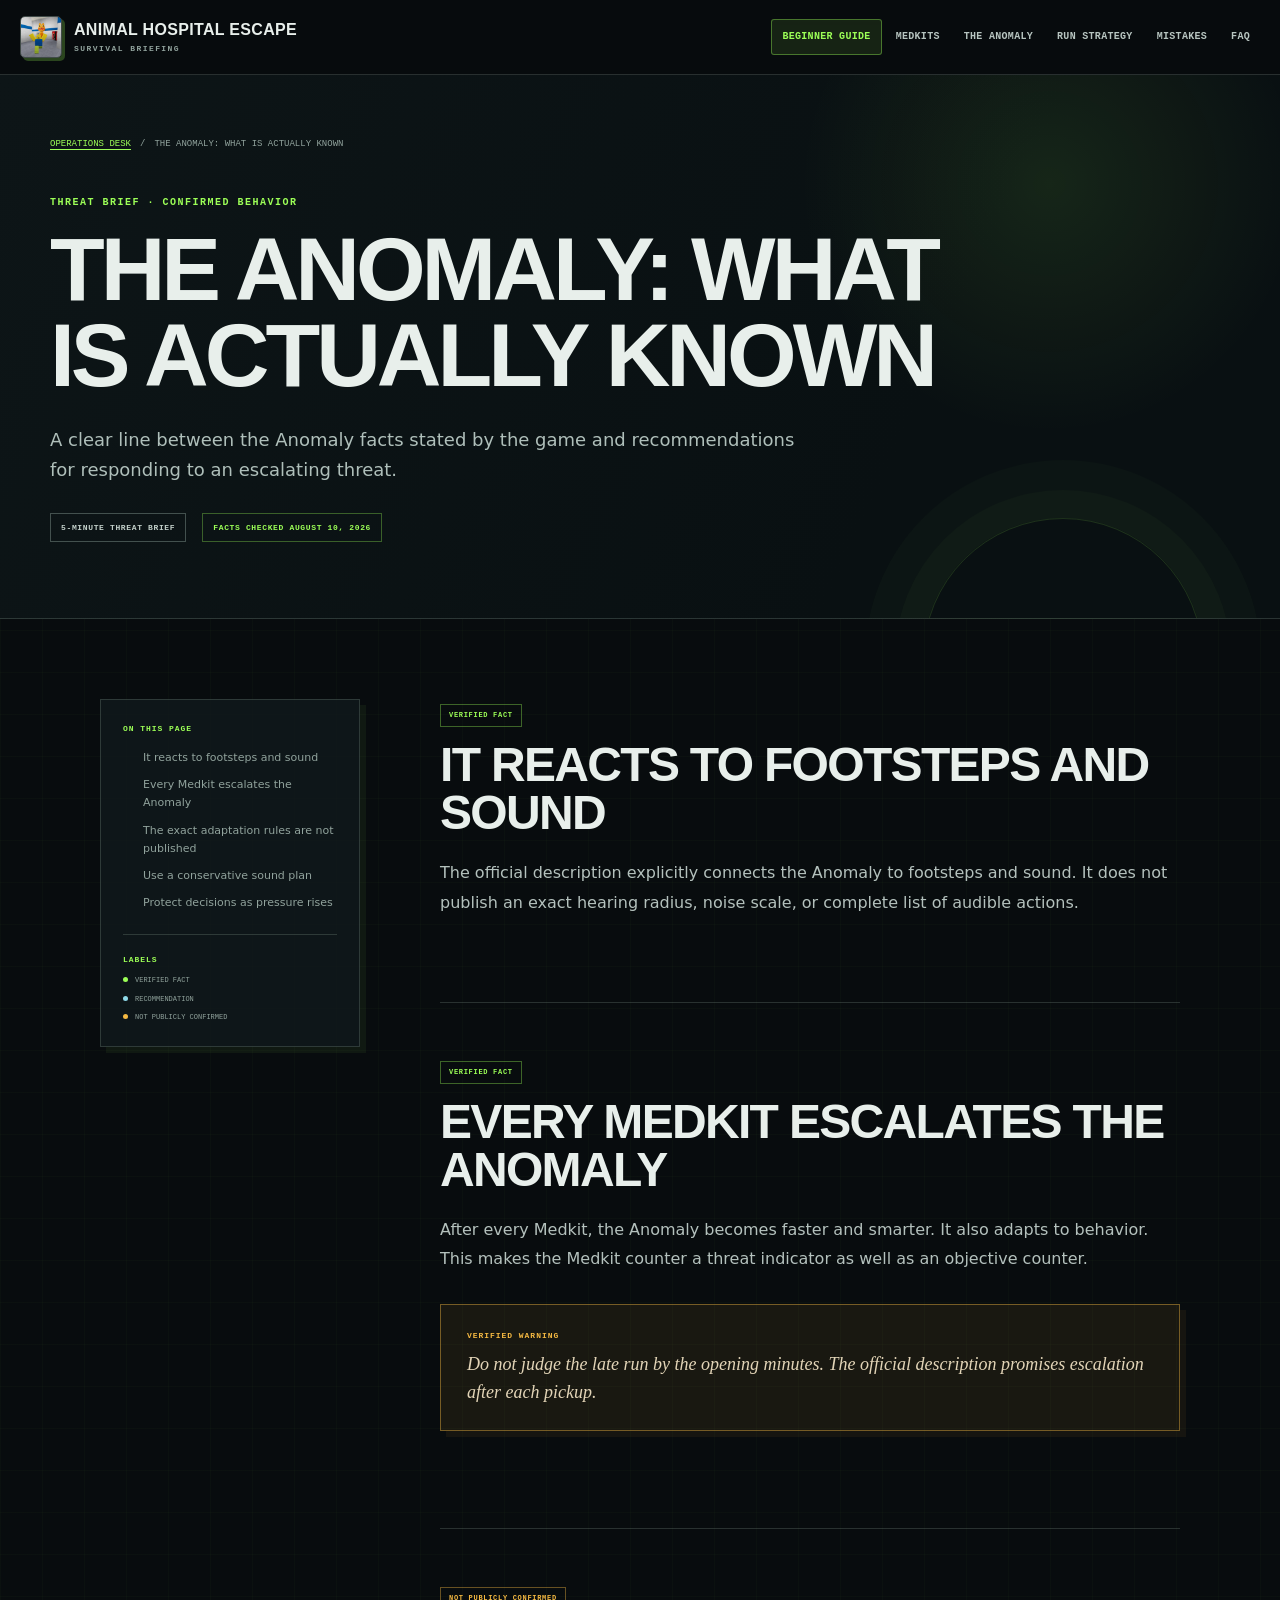
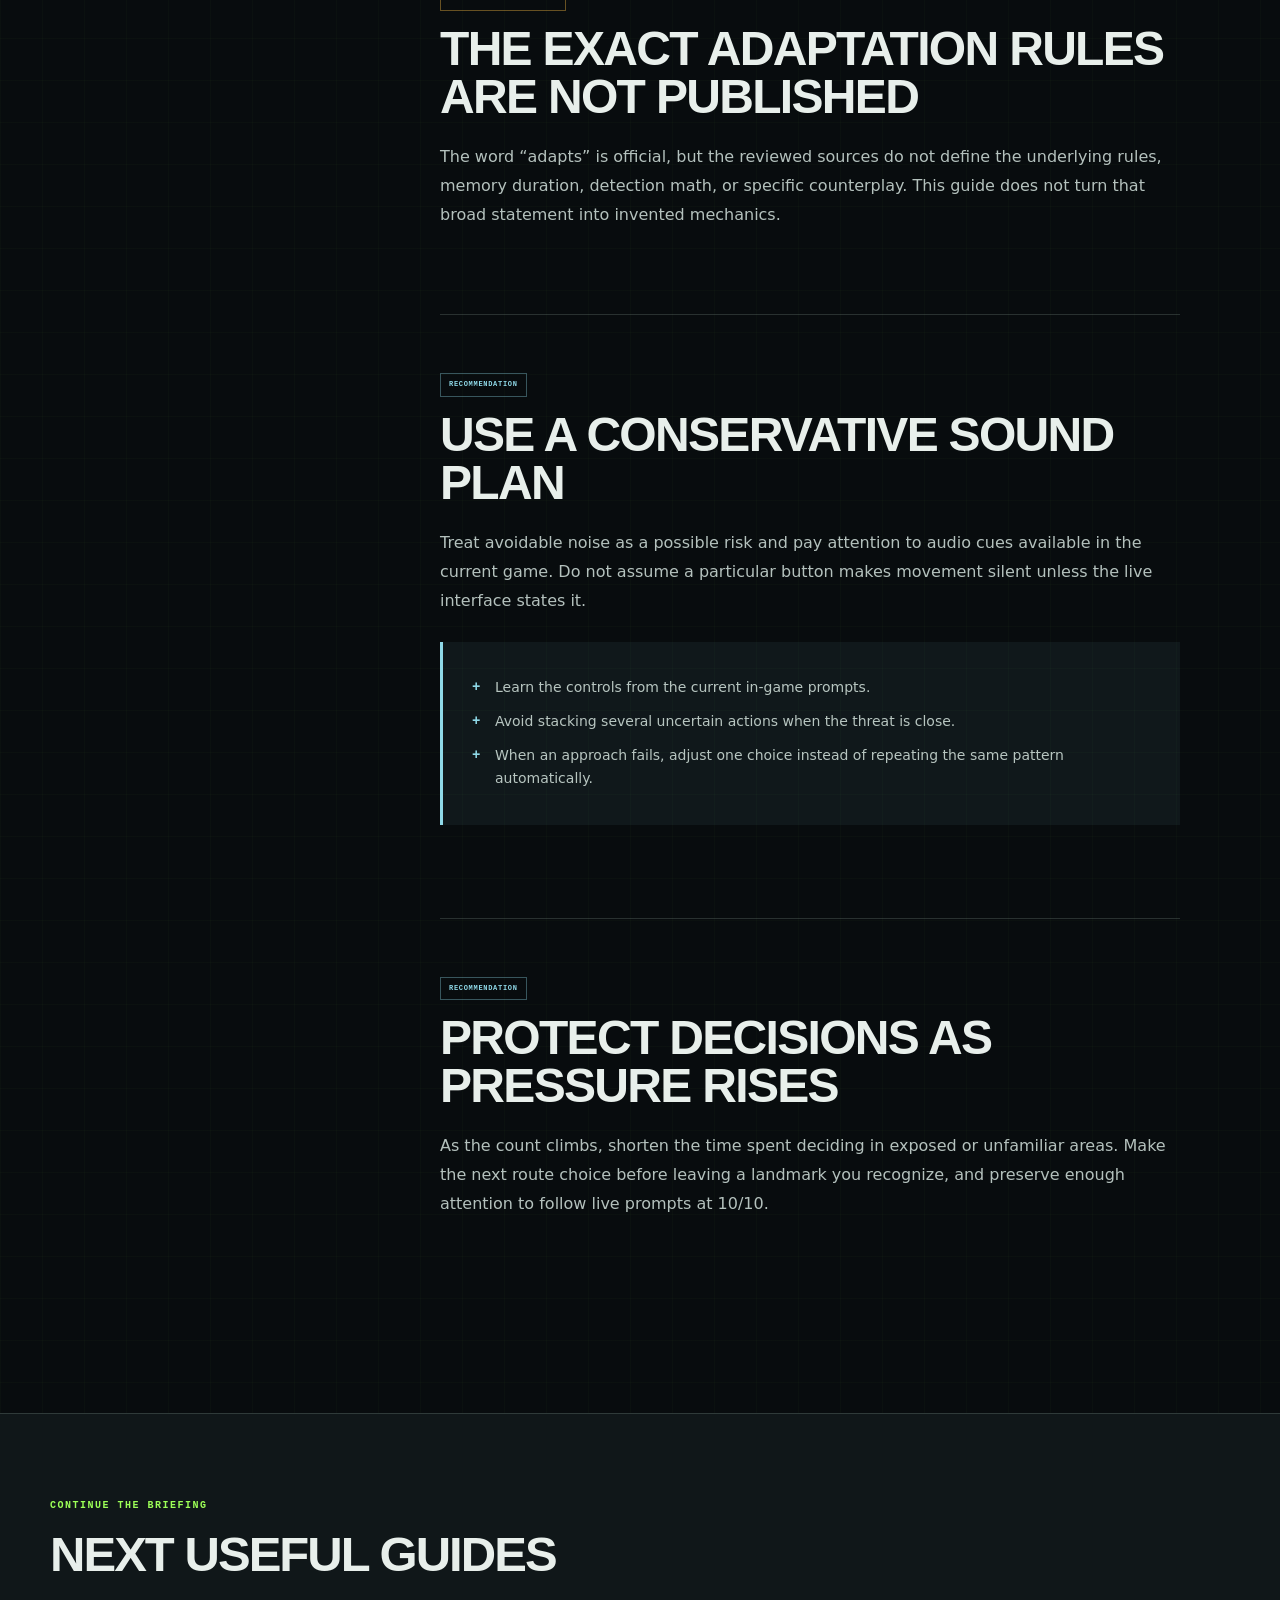
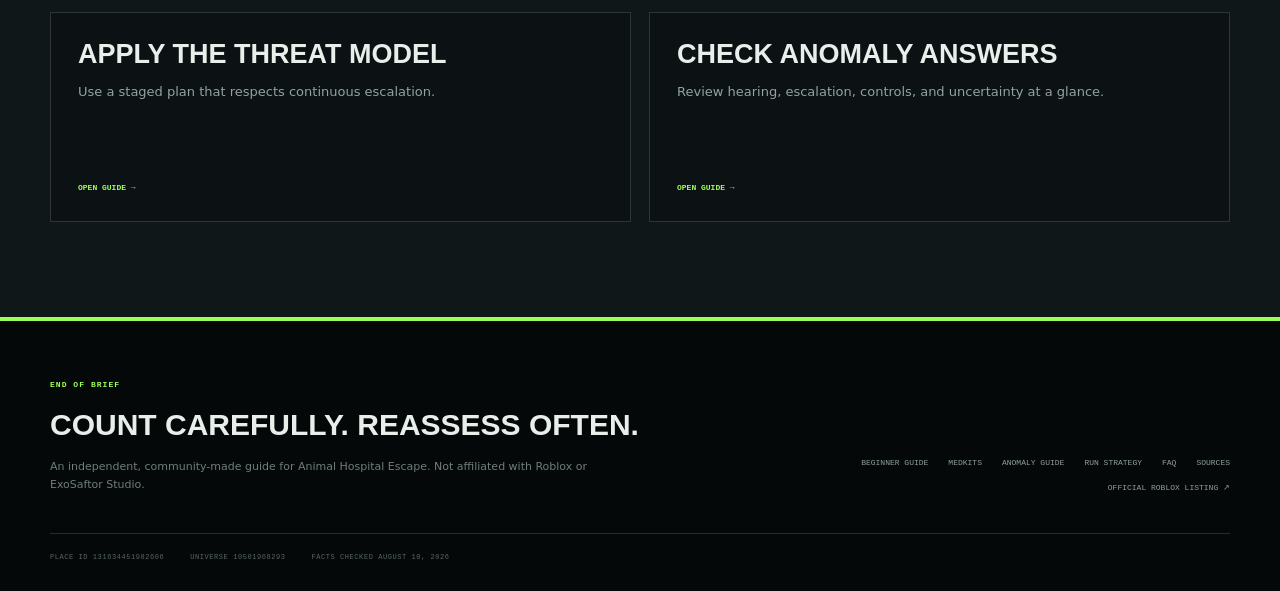
==== anomaly-guide/index.html @ fd897c96 "deploy: publish Animal Hospital Escape guide" ====
<!DOCTYPE html><html lang="en"><head><meta charSet="utf-8"/><meta name="viewport" content="width=device-width, initial-scale=1"/><link rel="preload" href="/icon.png" as="image"/><link rel="stylesheet" href="/_next/static/chunks/0z8bajowdw31k.css" data-precedence="next"/><link rel="preload" as="script" fetchPriority="low" href="/_next/static/chunks/0jtaw7rr1ugwe.js"/><script src="/_next/static/chunks/08icvac4j189f.js" async=""></script><script src="/_next/static/chunks/05qy0547-363-.js" async=""></script><script src="/_next/static/chunks/03ag4kdei-2c-.js" async=""></script><script src="/_next/static/chunks/turbopack-14~8eeexl72pc.js" async=""></script><script src="/_next/static/chunks/0_s10em0x~t3~.js" async=""></script><script src="/_next/static/chunks/04p6i4.8tu~zs.js" async=""></script><meta name="theme-color" content="#0a1113"/><meta name="color-scheme" content="dark"/><title>Animal Hospital Escape Anomaly Guide | Animal Hospital Escape Wiki</title><meta name="description" content="A clear line between the Anomaly facts stated by the game and recommendations for responding to an escalating threat."/><meta name="application-name" content="Animal Hospital Escape Wiki"/><link rel="author" href="https://animal-hospital-escape.wiki"/><meta name="author" content="Animal Hospital Escape Wiki"/><link rel="manifest" href="/manifest.webmanifest"/><meta name="creator" content="Animal Hospital Escape Wiki"/><meta name="publisher" content="Animal Hospital Escape Wiki"/><meta name="category" content="games"/><link rel="canonical" href="https://animal-hospital-escape.wiki/anomaly-guide/"/><meta property="og:title" content="Animal Hospital Escape Anomaly Guide"/><meta property="og:description" content="A clear line between the Anomaly facts stated by the game and recommendations for responding to an escalating threat."/><meta property="og:url" content="https://animal-hospital-escape.wiki/anomaly-guide/"/><meta property="og:site_name" content="Animal Hospital Escape Wiki"/><meta property="og:image" content="https://animal-hospital-escape.wiki/og.png"/><meta property="og:image:width" content="1200"/><meta property="og:image:height" content="627"/><meta property="og:image:alt" content="Animal Hospital Escape beginner guide: 10 Medkits, one escalating threat"/><meta property="og:type" content="article"/><meta name="twitter:card" content="summary_large_image"/><meta name="twitter:title" content="Animal Hospital Escape Anomaly Guide"/><meta name="twitter:description" content="A clear line between the Anomaly facts stated by the game and recommendations for responding to an escalating threat."/><meta name="twitter:image" content="https://animal-hospital-escape.wiki/og.png"/><link rel="icon" href="/icon.png" type="image/png"/><link rel="apple-touch-icon" href="/icon.png" type="image/png"/><script src="/_next/static/chunks/03~yq9q893hmn.js" noModule=""></script></head><body><div hidden=""><!--$--><!--/$--></div><div class="site-shell"><a class="skip-link" href="#main-content">Skip to main content</a><header class="site-header"><div class="header-inner"><a class="brand" aria-label="Animal Hospital Escape Wiki home" href="/"><img class="brand-icon" src="/icon.png" alt="" width="42" height="42"/><span><strong>Animal Hospital Escape</strong><small>Survival briefing</small></span></a><nav class="main-nav" aria-label="Main navigation"><a href="/beginner-guide/">Beginner guide</a><a href="/medkits/">Medkits</a><a href="/anomaly-guide/">The Anomaly</a><a href="/run-strategy/">Run strategy</a><a href="/common-mistakes/">Mistakes</a><a href="/faq/">FAQ</a></nav></div></header><main id="main-content"><script type="application/ld+json">{"@context":"https://schema.org","@type":"Article","headline":"The Anomaly: what is actually known","description":"A clear line between the Anomaly facts stated by the game and recommendations for responding to an escalating threat.","url":"https://animal-hospital-escape.wiki/anomaly-guide/","isPartOf":{"@type":"WebSite","name":"Animal Hospital Escape Wiki","url":"https://animal-hospital-escape.wiki"},"author":{"@type":"Organization","name":"Animal Hospital Escape Wiki"},"about":{"@type":"VideoGame","name":"Animal Hospital Escape","url":"https://www.roblox.com/games/131634451982606/Animal-Hospital-Escape"}}</script><script type="application/ld+json">{"@context":"https://schema.org","@type":"BreadcrumbList","itemListElement":[{"@type":"ListItem","position":1,"name":"Animal Hospital Escape Wiki","item":"https://animal-hospital-escape.wiki"},{"@type":"ListItem","position":2,"name":"The Anomaly: what is actually known","item":"https://animal-hospital-escape.wiki/anomaly-guide/"}]}</script><section class="guide-hero"><div class="wide-container"><nav class="breadcrumbs" aria-label="Breadcrumb"><a href="/">Operations desk</a><span aria-hidden="true">/</span><span>The Anomaly: what is actually known</span></nav><p class="eyebrow">Threat brief · Confirmed behavior</p><h1>The Anomaly: what is actually known</h1><p class="guide-deck">A clear line between the Anomaly facts stated by the game and recommendations for responding to an escalating threat.</p><div class="guide-meta"><span class="reading-time">5-minute threat brief</span><span class="verified-date">Facts checked <!-- -->August 10, 2026</span></div></div></section><div class="guide-layout wide-container"><aside class="contents-card" aria-label="On this page"><p>On this page</p><ol><li><a href="#hearing">It reacts to footsteps and sound</a></li><li><a href="#escalation">Every Medkit escalates the Anomaly</a></li><li><a href="#adaptation-limit">The exact adaptation rules are not published</a></li><li><a href="#sound-plan">Use a conservative sound plan</a></li><li><a href="#late-run">Protect decisions as pressure rises</a></li></ol><div class="label-key"><span>Labels</span><small>Verified fact</small><small>Recommendation</small><small>Not publicly confirmed</small></div></aside><article class="guide-article"><section id="hearing"><span class="status-badge status-verified-fact">Verified fact</span><h2>It reacts to footsteps and sound</h2><p>The official description explicitly connects the Anomaly to footsteps and sound. It does not publish an exact hearing radius, noise scale, or complete list of audible actions.</p></section><section id="escalation"><span class="status-badge status-verified-fact">Verified fact</span><h2>Every Medkit escalates the Anomaly</h2><p>After every Medkit, the Anomaly becomes faster and smarter. It also adapts to behavior. This makes the Medkit counter a threat indicator as well as an objective counter.</p><div class="field-note"><strong>Verified warning</strong><p>Do not judge the late run by the opening minutes. The official description promises escalation after each pickup.</p></div></section><section id="adaptation-limit"><span class="status-badge status-not-publicly-confirmed">Not publicly confirmed</span><h2>The exact adaptation rules are not published</h2><p>The word “adapts” is official, but the reviewed sources do not define the underlying rules, memory duration, detection math, or specific counterplay. This guide does not turn that broad statement into invented mechanics.</p></section><section id="sound-plan"><span class="status-badge status-recommendation">Recommendation</span><h2>Use a conservative sound plan</h2><p>Treat avoidable noise as a possible risk and pay attention to audio cues available in the current game. Do not assume a particular button makes movement silent unless the live interface states it.</p><ul class="field-list"><li>Learn the controls from the current in-game prompts.</li><li>Avoid stacking several uncertain actions when the threat is close.</li><li>When an approach fails, adjust one choice instead of repeating the same pattern automatically.</li></ul></section><section id="late-run"><span class="status-badge status-recommendation">Recommendation</span><h2>Protect decisions as pressure rises</h2><p>As the count climbs, shorten the time spent deciding in exposed or unfamiliar areas. Make the next route choice before leaving a landmark you recognize, and preserve enough attention to follow live prompts at 10/10.</p></section></article></div><section class="keep-reading"><div class="wide-container"><p class="eyebrow">Continue the briefing</p><h2>Next useful guides</h2><div class="related-grid"><a class="related-card" href="/run-strategy/"><strong>Apply the threat model</strong><span>Use a staged plan that respects continuous escalation.</span><em>Open guide →</em></a><a class="related-card" href="/faq/#anomaly"><strong>Check Anomaly answers</strong><span>Review hearing, escalation, controls, and uncertainty at a glance.</span><em>Open guide →</em></a></div></div></section><!--$--><!--/$--></main><footer class="site-footer"><div class="footer-grid"><div><p class="footer-kicker">END OF BRIEF</p><p class="footer-title">Count carefully. Reassess often.</p><p>An independent, community-made guide for Animal Hospital Escape. Not affiliated with Roblox or <!-- -->ExoSaftor Studio<!-- -->.</p></div><nav aria-label="Footer navigation"><a href="/beginner-guide/">Beginner guide</a><a href="/medkits/">Medkits</a><a href="/anomaly-guide/">Anomaly guide</a><a href="/run-strategy/">Run strategy</a><a href="/faq/">FAQ</a><a href="/sources/">Sources</a><a href="https://www.roblox.com/games/131634451982606/Animal-Hospital-Escape" rel="noreferrer">Official Roblox listing ↗</a></nav></div><div class="footer-identity"><span>Place ID <!-- -->131634451982606</span><span>Universe <!-- -->10501968293</span><span>Facts checked <!-- -->August 10, 2026</span></div></footer></div><script src="/_next/static/chunks/0jtaw7rr1ugwe.js" id="_R_" async=""></script><script>(self.__next_f=self.__next_f||[]).push([0])</script><script>self.__next_f.push([1,"1:\"$Sreact.fragment\"\n2:I[54030,[\"/_next/static/chunks/0_s10em0x~t3~.js\",\"/_next/static/chunks/04p6i4.8tu~zs.js\"],\"\"]\n3:I[70748,[\"/_next/static/chunks/0_s10em0x~t3~.js\",\"/_next/static/chunks/04p6i4.8tu~zs.js\"],\"default\"]\n4:I[19897,[\"/_next/static/chunks/0_s10em0x~t3~.js\",\"/_next/static/chunks/04p6i4.8tu~zs.js\"],\"default\"]\nc:I[76186,[\"/_next/static/chunks/0_s10em0x~t3~.js\",\"/_next/static/chunks/04p6i4.8tu~zs.js\"],\"default\",1]\n:HL[\"/_next/static/chunks/0z8bajowdw31k.css\",\"style\"]\n:HL[\"/icon.png\",\"image\"]\n"])</script><script>self.__next_f.push([1,"0:{\"P\":null,\"c\":[\"\",\"anomaly-guide\",\"\"],\"q\":\"\",\"i\":false,\"f\":[[[\"\",{\"children\":[\"anomaly-guide\",{\"children\":[\"__PAGE__\",{}]}]},\"$undefined\",\"$undefined\",16],[[\"$\",\"$1\",\"c\",{\"children\":[[[\"$\",\"link\",\"0\",{\"rel\":\"stylesheet\",\"href\":\"/_next/static/chunks/0z8bajowdw31k.css\",\"precedence\":\"next\",\"crossOrigin\":\"$undefined\",\"nonce\":\"$undefined\"}],[\"$\",\"script\",\"script-0\",{\"src\":\"/_next/static/chunks/0_s10em0x~t3~.js\",\"async\":true,\"nonce\":\"$undefined\"}],[\"$\",\"script\",\"script-1\",{\"src\":\"/_next/static/chunks/04p6i4.8tu~zs.js\",\"async\":true,\"nonce\":\"$undefined\"}]],[\"$\",\"html\",null,{\"lang\":\"en\",\"children\":[\"$\",\"body\",null,{\"children\":[\"$\",\"div\",null,{\"className\":\"site-shell\",\"children\":[[\"$\",\"a\",null,{\"className\":\"skip-link\",\"href\":\"#main-content\",\"children\":\"Skip to main content\"}],[\"$\",\"header\",null,{\"className\":\"site-header\",\"children\":[\"$\",\"div\",null,{\"className\":\"header-inner\",\"children\":[[\"$\",\"$L2\",null,{\"className\":\"brand\",\"href\":\"/\",\"aria-label\":\"Animal Hospital Escape Wiki home\",\"children\":[[\"$\",\"img\",null,{\"className\":\"brand-icon\",\"src\":\"/icon.png\",\"alt\":\"\",\"width\":42,\"height\":42}],[\"$\",\"span\",null,{\"children\":[[\"$\",\"strong\",null,{\"children\":\"Animal Hospital Escape\"}],[\"$\",\"small\",null,{\"children\":\"Survival briefing\"}]]}]]}],[\"$\",\"nav\",null,{\"className\":\"main-nav\",\"aria-label\":\"Main navigation\",\"children\":[[\"$\",\"$L2\",\"/beginner-guide\",{\"href\":\"/beginner-guide\",\"children\":\"Beginner guide\"}],[\"$\",\"$L2\",\"/medkits\",{\"href\":\"/medkits\",\"children\":\"Medkits\"}],[\"$\",\"$L2\",\"/anomaly-guide\",{\"href\":\"/anomaly-guide\",\"children\":\"The Anomaly\"}],[\"$\",\"$L2\",\"/run-strategy\",{\"href\":\"/run-strategy\",\"children\":\"Run strategy\"}],[\"$\",\"$L2\",\"/common-mistakes\",{\"href\":\"/common-mistakes\",\"children\":\"Mistakes\"}],[\"$\",\"$L2\",\"/faq\",{\"href\":\"/faq\",\"children\":\"FAQ\"}]]}]]}]}],[\"$\",\"main\",null,{\"id\":\"main-content\",\"children\":[\"$\",\"$L3\",null,{\"parallelRouterKey\":\"children\",\"error\":\"$undefined\",\"errorStyles\":\"$undefined\",\"errorScripts\":\"$undefined\",\"template\":[\"$\",\"$L4\",null,{}],\"templateStyles\":\"$undefined\",\"templateScripts\":\"$undefined\",\"notFound\":[[[\"$\",\"title\",null,{\"children\":\"404: This page could not be found.\"}],[\"$\",\"div\",null,{\"style\":{\"fontFamily\":\"system-ui,\\\"Segoe UI\\\",Roboto,Helvetica,Arial,sans-serif,\\\"Apple Color Emoji\\\",\\\"Segoe UI Emoji\\\"\",\"height\":\"100vh\",\"textAlign\":\"center\",\"display\":\"flex\",\"flexDirection\":\"column\",\"alignItems\":\"center\",\"justifyContent\":\"center\"},\"children\":[\"$\",\"div\",null,{\"children\":[[\"$\",\"style\",null,{\"dangerouslySetInnerHTML\":{\"__html\":\"body{color:#000;background:#fff;margin:0}.next-error-h1{border-right:1px solid rgba(0,0,0,.3)}@media (prefers-color-scheme:dark){body{color:#fff;background:#000}.next-error-h1{border-right:1px solid rgba(255,255,255,.3)}}\"}}],[\"$\",\"h1\",null,{\"className\":\"next-error-h1\",\"style\":{\"display\":\"inline-block\",\"margin\":\"0 20px 0 0\",\"padding\":\"0 23px 0 0\",\"fontSize\":24,\"fontWeight\":500,\"verticalAlign\":\"top\",\"lineHeight\":\"49px\"},\"children\":404}],[\"$\",\"div\",null,{\"style\":{\"display\":\"inline-block\"},\"children\":[\"$\",\"h2\",null,{\"style\":{\"fontSize\":14,\"fontWeight\":400,\"lineHeight\":\"49px\",\"margin\":0},\"children\":\"This page could not be found.\"}]}]]}]}]],[]],\"forbidden\":\"$undefined\",\"unauthorized\":\"$undefined\"}]}],[\"$\",\"footer\",null,{\"className\":\"site-footer\",\"children\":[[\"$\",\"div\",null,{\"className\":\"footer-grid\",\"children\":[[\"$\",\"div\",null,{\"children\":[[\"$\",\"p\",null,{\"className\":\"footer-kicker\",\"children\":\"END OF BRIEF\"}],[\"$\",\"p\",null,{\"className\":\"footer-title\",\"children\":\"Count carefully. Reassess often.\"}],[\"$\",\"p\",null,{\"children\":[\"An independent, community-made guide for Animal Hospital Escape. Not affiliated with Roblox or \",\"ExoSaftor Studio\",\".\"]}]]}],[\"$\",\"nav\",null,{\"aria-label\":\"Footer navigation\",\"children\":[[\"$\",\"$L2\",null,{\"href\":\"/beginner-guide\",\"children\":\"Beginner guide\"}],[\"$\",\"$L2\",null,{\"href\":\"/medkits\",\"children\":\"Medkits\"}],[\"$\",\"$L2\",null,{\"href\":\"/anomaly-guide\",\"children\":\"Anomaly guide\"}],[\"$\",\"$L2\",null,{\"href\":\"/run-strategy\",\"children\":\"Run strategy\"}],[\"$\",\"$L2\",null,{\"href\":\"/faq\",\"children\":\"FAQ\"}],[\"$\",\"$L2\",null,{\"href\":\"/sources\",\"children\":\"Sources\"}],[\"$\",\"a\",null,{\"href\":\"https://www.roblox.com/games/131634451982606/Animal-Hospital-Escape\",\"rel\":\"noreferrer\",\"children\":\"Official Roblox listing ↗\"}]]}]]}],[\"$\",\"div\",null,{\"className\":\"footer-identity\",\"children\":[[\"$\",\"span\",null,{\"children\":[\"Place ID \",\"131634451982606\"]}],[\"$\",\"span\",null,{\"children\":[\"Universe \",\"10501968293\"]}],[\"$\",\"span\",null,{\"children\":[\"Facts checked \",\"August 10, 2026\"]}]]}]]}]]}]}]}]]}],{\"children\":[[\"$\",\"$1\",\"c\",{\"children\":[null,[\"$\",\"$L3\",null,{\"parallelRouterKey\":\"children\",\"error\":\"$undefined\",\"errorStyles\":\"$undefined\",\"errorScripts\":\"$undefined\",\"template\":[\"$\",\"$L4\",null,{}],\"templateStyles\":\"$undefined\",\"templateScripts\":\"$undefined\",\"notFound\":\"$undefined\",\"forbidden\":\"$undefined\",\"unauthorized\":\"$undefined\"}]]}],{\"children\":[[\"$\",\"$1\",\"c\",{\"children\":[[[\"$\",\"script\",null,{\"type\":\"application/ld+json\",\"dangerouslySetInnerHTML\":{\"__html\":\"{\\\"@context\\\":\\\"https://schema.org\\\",\\\"@type\\\":\\\"Article\\\",\\\"headline\\\":\\\"The Anomaly: what is actually known\\\",\\\"description\\\":\\\"A clear line between the Anomaly facts stated by the game and recommendations for responding to an escalating threat.\\\",\\\"url\\\":\\\"https://animal-hospital-escape.wiki/anomaly-guide/\\\",\\\"isPartOf\\\":{\\\"@type\\\":\\\"WebSite\\\",\\\"name\\\":\\\"Animal Hospital Escape Wiki\\\",\\\"url\\\":\\\"https://animal-hospital-escape.wiki\\\"},\\\"author\\\":{\\\"@type\\\":\\\"Organization\\\",\\\"name\\\":\\\"Animal Hospital Escape Wiki\\\"},\\\"about\\\":{\\\"@type\\\":\\\"VideoGame\\\",\\\"name\\\":\\\"Animal Hospital Escape\\\",\\\"url\\\":\\\"https://www.roblox.com/games/131634451982606/Animal-Hospital-Escape\\\"}}\"}}],\"$L5\",\"$L6\",\"$L7\",\"$L8\"],null,\"$L9\"]}],{},null,false,null]},null,false,\"$@a\"]},null,false,null],\"$Lb\",false]],\"m\":\"$undefined\",\"G\":[\"$c\",[\"$Ld\"]],\"S\":true,\"h\":null,\"s\":\"$undefined\",\"l\":\"$undefined\",\"p\":\"$undefined\",\"d\":\"$undefined\",\"b\":\"_3tF1WsGMRAiJcGE-7hFd\"}\n"])</script><script>self.__next_f.push([1,"10:I[21703,[\"/_next/static/chunks/0_s10em0x~t3~.js\",\"/_next/static/chunks/04p6i4.8tu~zs.js\"],\"OutletBoundary\"]\n11:\"$Sreact.suspense\"\n14:I[21703,[\"/_next/static/chunks/0_s10em0x~t3~.js\",\"/_next/static/chunks/04p6i4.8tu~zs.js\"],\"ViewportBoundary\"]\n16:I[21703,[\"/_next/static/chunks/0_s10em0x~t3~.js\",\"/_next/static/chunks/04p6i4.8tu~zs.js\"],\"MetadataBoundary\"]\n5:[\"$\",\"script\",null,{\"type\":\"application/ld+json\",\"dangerouslySetInnerHTML\":{\"__html\":\"{\\\"@context\\\":\\\"https://schema.org\\\",\\\"@type\\\":\\\"BreadcrumbList\\\",\\\"itemListElement\\\":[{\\\"@type\\\":\\\"ListItem\\\",\\\"position\\\":1,\\\"name\\\":\\\"Animal Hospital Escape Wiki\\\",\\\"item\\\":\\\"https://animal-hospital-escape.wiki\\\"},{\\\"@type\\\":\\\"ListItem\\\",\\\"position\\\":2,\\\"name\\\":\\\"The Anomaly: what is actually known\\\",\\\"item\\\":\\\"https://animal-hospital-escape.wiki/anomaly-guide/\\\"}]}\"}}]\n6:[\"$\",\"section\",null,{\"className\":\"guide-hero\",\"children\":[\"$\",\"div\",null,{\"className\":\"wide-container\",\"children\":[[\"$\",\"nav\",null,{\"className\":\"breadcrumbs\",\"aria-label\":\"Breadcrumb\",\"children\":[[\"$\",\"$L2\",null,{\"href\":\"/\",\"children\":\"Operations desk\"}],[\"$\",\"span\",null,{\"aria-hidden\":\"true\",\"children\":\"/\"}],[\"$\",\"span\",null,{\"children\":\"The Anomaly: what is actually known\"}]]}],[\"$\",\"p\",null,{\"className\":\"eyebrow\",\"children\":\"Threat brief · Confirmed behavior\"}],[\"$\",\"h1\",null,{\"children\":\"The Anomaly: what is actually known\"}],[\"$\",\"p\",null,{\"className\":\"guide-deck\",\"children\":\"A clear line between the Anomaly facts stated by the game and recommendations for responding to an escalating threat.\"}],[\"$\",\"div\",null,{\"className\":\"guide-meta\",\"children\":[[\"$\",\"span\",null,{\"className\":\"reading-time\",\"children\":\"5-minute threat brief\"}],[\"$\",\"span\",null,{\"className\":\"verified-date\",\"children\":[\"Facts checked \",\"August 10, 2026\"]}]]}]]}]}]\n"])</script><script>self.__next_f.push([1,"7:[\"$\",\"div\",null,{\"className\":\"guide-layout wide-container\",\"children\":[[\"$\",\"aside\",null,{\"className\":\"contents-card\",\"aria-label\":\"On this page\",\"children\":[[\"$\",\"p\",null,{\"children\":\"On this page\"}],[\"$\",\"ol\",null,{\"children\":[[\"$\",\"li\",\"hearing\",{\"children\":[\"$\",\"a\",null,{\"href\":\"#hearing\",\"children\":\"It reacts to footsteps and sound\"}]}],[\"$\",\"li\",\"escalation\",{\"children\":[\"$\",\"a\",null,{\"href\":\"#escalation\",\"children\":\"Every Medkit escalates the Anomaly\"}]}],[\"$\",\"li\",\"adaptation-limit\",{\"children\":[\"$\",\"a\",null,{\"href\":\"#adaptation-limit\",\"children\":\"The exact adaptation rules are not published\"}]}],[\"$\",\"li\",\"sound-plan\",{\"children\":[\"$\",\"a\",null,{\"href\":\"#sound-plan\",\"children\":\"Use a conservative sound plan\"}]}],[\"$\",\"li\",\"late-run\",{\"children\":[\"$\",\"a\",null,{\"href\":\"#late-run\",\"children\":\"Protect decisions as pressure rises\"}]}]]}],[\"$\",\"div\",null,{\"className\":\"label-key\",\"children\":[[\"$\",\"span\",null,{\"children\":\"Labels\"}],[\"$\",\"small\",null,{\"children\":\"Verified fact\"}],[\"$\",\"small\",null,{\"children\":\"Recommendation\"}],[\"$\",\"small\",null,{\"children\":\"Not publicly confirmed\"}]]}]]}],[\"$\",\"article\",null,{\"className\":\"guide-article\",\"children\":[[\"$\",\"section\",\"hearing\",{\"id\":\"hearing\",\"children\":[[\"$\",\"span\",null,{\"className\":\"status-badge status-verified-fact\",\"children\":\"Verified fact\"}],[\"$\",\"h2\",null,{\"children\":\"It reacts to footsteps and sound\"}],[[\"$\",\"p\",\"The official description explicitly connects the Anomaly to footsteps and sound. It does not publish an exact hearing radius, noise scale, or complete list of audible actions.\",{\"children\":\"The official description explicitly connects the Anomaly to footsteps and sound. It does not publish an exact hearing radius, noise scale, or complete list of audible actions.\"}]],\"$undefined\",\"$undefined\"]}],[\"$\",\"section\",\"escalation\",{\"id\":\"escalation\",\"children\":[[\"$\",\"span\",null,{\"className\":\"status-badge status-verified-fact\",\"children\":\"Verified fact\"}],[\"$\",\"h2\",null,{\"children\":\"Every Medkit escalates the Anomaly\"}],[[\"$\",\"p\",\"After every Medkit, the Anomaly becomes faster and smarter. It also adapts to behavior. This makes the Medkit counter a threat indicator as well as an objective counter.\",{\"children\":\"After every Medkit, the Anomaly becomes faster and smarter. It also adapts to behavior. This makes the Medkit counter a threat indicator as well as an objective counter.\"}]],\"$undefined\",[\"$\",\"div\",null,{\"className\":\"field-note\",\"children\":[[\"$\",\"strong\",null,{\"children\":\"Verified warning\"}],[\"$\",\"p\",null,{\"children\":\"Do not judge the late run by the opening minutes. The official description promises escalation after each pickup.\"}]]}]]}],[\"$\",\"section\",\"adaptation-limit\",{\"id\":\"adaptation-limit\",\"children\":[[\"$\",\"span\",null,{\"className\":\"status-badge status-not-publicly-confirmed\",\"children\":\"Not publicly confirmed\"}],[\"$\",\"h2\",null,{\"children\":\"The exact adaptation rules are not published\"}],[[\"$\",\"p\",\"The word “adapts” is official, but the reviewed sources do not define the underlying rules, memory duration, detection math, or specific counterplay. This guide does not turn that broad statement into invented mechanics.\",{\"children\":\"The word “adapts” is official, but the reviewed sources do not define the underlying rules, memory duration, detection math, or specific counterplay. This guide does not turn that broad statement into invented mechanics.\"}]],\"$undefined\",\"$undefined\"]}],[\"$\",\"section\",\"sound-plan\",{\"id\":\"sound-plan\",\"children\":[[\"$\",\"span\",null,{\"className\":\"status-badge status-recommendation\",\"children\":\"Recommendation\"}],[\"$\",\"h2\",null,{\"children\":\"Use a conservative sound plan\"}],[[\"$\",\"p\",\"Treat avoidable noise as a possible risk and pay attention to audio cues available in the current game. Do not assume a particular button makes movement silent unless the live interface states it.\",{\"children\":\"Treat avoidable noise as a possible risk and pay attention to audio cues available in the current game. Do not assume a particular button makes movement silent unless the live interface states it.\"}]],\"$Le\",\"$undefined\"]}],\"$Lf\"]}]]}]\n"])</script><script>self.__next_f.push([1,"8:[\"$\",\"section\",null,{\"className\":\"keep-reading\",\"children\":[\"$\",\"div\",null,{\"className\":\"wide-container\",\"children\":[[\"$\",\"p\",null,{\"className\":\"eyebrow\",\"children\":\"Continue the briefing\"}],[\"$\",\"h2\",null,{\"children\":\"Next useful guides\"}],[\"$\",\"div\",null,{\"className\":\"related-grid\",\"children\":[[\"$\",\"$L2\",\"/run-strategy\",{\"className\":\"related-card\",\"href\":\"/run-strategy\",\"children\":[[\"$\",\"strong\",null,{\"children\":\"Apply the threat model\"}],[\"$\",\"span\",null,{\"children\":\"Use a staged plan that respects continuous escalation.\"}],[\"$\",\"em\",null,{\"children\":\"Open guide →\"}]]}],[\"$\",\"$L2\",\"/faq#anomaly\",{\"className\":\"related-card\",\"href\":\"/faq#anomaly\",\"children\":[[\"$\",\"strong\",null,{\"children\":\"Check Anomaly answers\"}],[\"$\",\"span\",null,{\"children\":\"Review hearing, escalation, controls, and uncertainty at a glance.\"}],[\"$\",\"em\",null,{\"children\":\"Open guide →\"}]]}]]}]]}]}]\n9:[\"$\",\"$L10\",null,{\"children\":[\"$\",\"$11\",null,{\"name\":\"Next.MetadataOutlet\",\"children\":\"$@12\"}]}]\n13:[]\na:\"$W13\"\nb:[\"$\",\"$1\",\"h\",{\"children\":[null,[\"$\",\"$L14\",null,{\"children\":\"$L15\"}],[\"$\",\"div\",null,{\"hidden\":true,\"children\":[\"$\",\"$L16\",null,{\"children\":[\"$\",\"$11\",null,{\"name\":\"Next.Metadata\",\"children\":\"$L17\"}]}]}],null]}]\nd:[\"$\",\"link\",\"0\",{\"rel\":\"stylesheet\",\"href\":\"/_next/static/chunks/0z8bajowdw31k.css\",\"precedence\":\"next\",\"crossOrigin\":\"$undefined\",\"nonce\":\"$undefined\"}]\n"])</script><script>self.__next_f.push([1,"e:[\"$\",\"ul\",null,{\"className\":\"field-list\",\"children\":[[\"$\",\"li\",\"Learn the controls from the current in-game prompts.\",{\"children\":\"Learn the controls from the current in-game prompts.\"}],[\"$\",\"li\",\"Avoid stacking several uncertain actions when the threat is close.\",{\"children\":\"Avoid stacking several uncertain actions when the threat is close.\"}],[\"$\",\"li\",\"When an approach fails, adjust one choice instead of repeating the same pattern automatically.\",{\"children\":\"When an approach fails, adjust one choice instead of repeating the same pattern automatically.\"}]]}]\nf:[\"$\",\"section\",\"late-run\",{\"id\":\"late-run\",\"children\":[[\"$\",\"span\",null,{\"className\":\"status-badge status-recommendation\",\"children\":\"Recommendation\"}],[\"$\",\"h2\",null,{\"children\":\"Protect decisions as pressure rises\"}],[[\"$\",\"p\",\"As the count climbs, shorten the time spent deciding in exposed or unfamiliar areas. Make the next route choice before leaving a landmark you recognize, and preserve enough attention to follow live prompts at 10/10.\",{\"children\":\"As the count climbs, shorten the time spent deciding in exposed or unfamiliar areas. Make the next route choice before leaving a landmark you recognize, and preserve enough attention to follow live prompts at 10/10.\"}]],\"$undefined\",\"$undefined\"]}]\n"])</script><script>self.__next_f.push([1,"15:[[\"$\",\"meta\",\"0\",{\"charSet\":\"utf-8\"}],[\"$\",\"meta\",\"1\",{\"name\":\"viewport\",\"content\":\"width=device-width, initial-scale=1\"}],[\"$\",\"meta\",\"2\",{\"name\":\"theme-color\",\"content\":\"#0a1113\"}],[\"$\",\"meta\",\"3\",{\"name\":\"color-scheme\",\"content\":\"dark\"}]]\n"])</script><script>self.__next_f.push([1,"18:I[41410,[\"/_next/static/chunks/0_s10em0x~t3~.js\",\"/_next/static/chunks/04p6i4.8tu~zs.js\"],\"IconMark\"]\n12:null\n"])</script><script>self.__next_f.push([1,"17:[[\"$\",\"title\",\"0\",{\"children\":\"Animal Hospital Escape Anomaly Guide | Animal Hospital Escape Wiki\"}],[\"$\",\"meta\",\"1\",{\"name\":\"description\",\"content\":\"A clear line between the Anomaly facts stated by the game and recommendations for responding to an escalating threat.\"}],[\"$\",\"meta\",\"2\",{\"name\":\"application-name\",\"content\":\"Animal Hospital Escape Wiki\"}],[\"$\",\"link\",\"3\",{\"rel\":\"author\",\"href\":\"https://animal-hospital-escape.wiki\"}],[\"$\",\"meta\",\"4\",{\"name\":\"author\",\"content\":\"Animal Hospital Escape Wiki\"}],[\"$\",\"link\",\"5\",{\"rel\":\"manifest\",\"href\":\"/manifest.webmanifest\",\"crossOrigin\":\"$undefined\"}],[\"$\",\"meta\",\"6\",{\"name\":\"creator\",\"content\":\"Animal Hospital Escape Wiki\"}],[\"$\",\"meta\",\"7\",{\"name\":\"publisher\",\"content\":\"Animal Hospital Escape Wiki\"}],[\"$\",\"meta\",\"8\",{\"name\":\"category\",\"content\":\"games\"}],[\"$\",\"link\",\"9\",{\"rel\":\"canonical\",\"href\":\"https://animal-hospital-escape.wiki/anomaly-guide/\"}],[\"$\",\"meta\",\"10\",{\"property\":\"og:title\",\"content\":\"Animal Hospital Escape Anomaly Guide\"}],[\"$\",\"meta\",\"11\",{\"property\":\"og:description\",\"content\":\"A clear line between the Anomaly facts stated by the game and recommendations for responding to an escalating threat.\"}],[\"$\",\"meta\",\"12\",{\"property\":\"og:url\",\"content\":\"https://animal-hospital-escape.wiki/anomaly-guide/\"}],[\"$\",\"meta\",\"13\",{\"property\":\"og:site_name\",\"content\":\"Animal Hospital Escape Wiki\"}],[\"$\",\"meta\",\"14\",{\"property\":\"og:image\",\"content\":\"https://animal-hospital-escape.wiki/og.png\"}],[\"$\",\"meta\",\"15\",{\"property\":\"og:image:width\",\"content\":\"1200\"}],[\"$\",\"meta\",\"16\",{\"property\":\"og:image:height\",\"content\":\"627\"}],[\"$\",\"meta\",\"17\",{\"property\":\"og:image:alt\",\"content\":\"Animal Hospital Escape beginner guide: 10 Medkits, one escalating threat\"}],[\"$\",\"meta\",\"18\",{\"property\":\"og:type\",\"content\":\"article\"}],[\"$\",\"meta\",\"19\",{\"name\":\"twitter:card\",\"content\":\"summary_large_image\"}],[\"$\",\"meta\",\"20\",{\"name\":\"twitter:title\",\"content\":\"Animal Hospital Escape Anomaly Guide\"}],[\"$\",\"meta\",\"21\",{\"name\":\"twitter:description\",\"content\":\"A clear line between the Anomaly facts stated by the game and recommendations for responding to an escalating threat.\"}],[\"$\",\"meta\",\"22\",{\"name\":\"twitter:image\",\"content\":\"https://animal-hospital-escape.wiki/og.png\"}],[\"$\",\"link\",\"23\",{\"rel\":\"icon\",\"href\":\"/icon.png\",\"type\":\"image/png\"}],[\"$\",\"link\",\"24\",{\"rel\":\"apple-touch-icon\",\"href\":\"/icon.png\",\"type\":\"image/png\"}],[\"$\",\"$L18\",\"25\",{}]]\n"])</script></body></html>
---- _next/static/chunks/0z8bajowdw31k.css ----
@layer theme{:root,:host{--font-sans:ui-sans-serif, system-ui, sans-serif, "Apple Color Emoji", "Segoe UI Emoji", "Segoe UI Symbol", "Noto Color Emoji";--font-mono:ui-monospace, SFMono-Regular, Menlo, Monaco, Consolas, "Liberation Mono", "Courier New", monospace;--spacing:.25rem;--default-font-family:var(--font-sans);--default-mono-font-family:var(--font-mono)}}@layer base{*,:after,:before,::backdrop{box-sizing:border-box;border:0 solid;margin:0;padding:0}::file-selector-button{box-sizing:border-box;border:0 solid;margin:0;padding:0}html,:host{-webkit-text-size-adjust:100%;tab-size:4;line-height:1.5;font-family:var(--default-font-family,ui-sans-serif, system-ui, sans-serif, "Apple Color Emoji", "Segoe UI Emoji", "Segoe UI Symbol", "Noto Color Emoji");font-feature-settings:var(--default-font-feature-settings,normal);font-variation-settings:var(--default-font-variation-settings,normal);-webkit-tap-highlight-color:transparent}hr{height:0;color:inherit;border-top-width:1px}abbr:where([title]){-webkit-text-decoration:underline dotted;text-decoration:underline dotted}h1,h2,h3,h4,h5,h6{font-size:inherit;font-weight:inherit}a{color:inherit;-webkit-text-decoration:inherit;-webkit-text-decoration:inherit;-webkit-text-decoration:inherit;-webkit-text-decoration:inherit;text-decoration:inherit}b,strong{font-weight:bolder}code,kbd,samp,pre{font-family:var(--default-mono-font-family,ui-monospace, SFMono-Regular, Menlo, Monaco, Consolas, "Liberation Mono", "Courier New", monospace);font-feature-settings:var(--default-mono-font-feature-settings,normal);font-variation-settings:var(--default-mono-font-variation-settings,normal);font-size:1em}small{font-size:80%}sub,sup{vertical-align:baseline;font-size:75%;line-height:0;position:relative}sub{bottom:-.25em}sup{top:-.5em}table{text-indent:0;border-color:inherit;border-collapse:collapse}:-moz-focusring{outline:auto}progress{vertical-align:baseline}summary{display:list-item}ol,ul,menu{list-style:none}img,svg,video,canvas,audio,iframe,embed,object{vertical-align:middle;display:block}img,video{max-width:100%;height:auto}button,input,select,optgroup,textarea{font:inherit;font-feature-settings:inherit;font-variation-settings:inherit;letter-spacing:inherit;color:inherit;opacity:1;background-color:#0000;border-radius:0}::file-selector-button{font:inherit;font-feature-settings:inherit;font-variation-settings:inherit;letter-spacing:inherit;color:inherit;opacity:1;background-color:#0000;border-radius:0}:where(select:is([multiple],[size])) optgroup{font-weight:bolder}:where(select:is([multiple],[size])) optgroup option{padding-inline-start:20px}::file-selector-button{margin-inline-end:4px}::placeholder{opacity:1}@supports (not ((-webkit-appearance:-apple-pay-button))) or (contain-intrinsic-size:1px){::placeholder{color:currentColor}@supports (color:color-mix(in lab, red, red)){::placeholder{color:color-mix(in oklab, currentcolor 50%, transparent)}}}textarea{resize:vertical}::-webkit-search-decoration{-webkit-appearance:none}::-webkit-date-and-time-value{min-height:1lh;text-align:inherit}::-webkit-datetime-edit{display:inline-flex}::-webkit-datetime-edit-fields-wrapper{padding:0}::-webkit-datetime-edit{padding-block:0}::-webkit-datetime-edit-year-field{padding-block:0}::-webkit-datetime-edit-month-field{padding-block:0}::-webkit-datetime-edit-day-field{padding-block:0}::-webkit-datetime-edit-hour-field{padding-block:0}::-webkit-datetime-edit-minute-field{padding-block:0}::-webkit-datetime-edit-second-field{padding-block:0}::-webkit-datetime-edit-millisecond-field{padding-block:0}::-webkit-datetime-edit-meridiem-field{padding-block:0}::-webkit-calendar-picker-indicator{line-height:1}:-moz-ui-invalid{box-shadow:none}button,input:where([type=button],[type=reset],[type=submit]){appearance:button}::file-selector-button{appearance:button}::-webkit-inner-spin-button{height:auto}::-webkit-outer-spin-button{height:auto}[hidden]:where(:not([hidden=until-found])){display:none!important}}@layer components;@layer utilities{.visible{visibility:visible}.fixed{position:fixed}.static{position:static}.start{inset-inline-start:var(--spacing)}.table{display:table}}:root{--night:#080c0e;--night-soft:#0d1316;--panel:#111a1d;--panel-light:#162226;--paper:#e8efeb;--paper-soft:#c3d0ca;--muted:#91a39d;--acid:#9cff57;--acid-soft:#c7ff9f;--amber:#f5b942;--red:#ff5e58;--blue:#8fd9e8;--line:#d5efe129;--line-strong:#d5efe147;--dark-shadow:0 24px 70px #00000061;--font-display:Arial Narrow, Arial, Helvetica, sans-serif;--font-body:Inter, ui-sans-serif, system-ui, -apple-system, BlinkMacSystemFont, Segoe UI, sans-serif;--font-mono:SFMono-Regular, Consolas, Liberation Mono, monospace}*{box-sizing:border-box}html{scroll-behavior:smooth}body{background:linear-gradient(#9cff5705 1px, transparent 1px), linear-gradient(90deg, #9cff5705 1px, transparent 1px), var(--night);color:var(--paper);font-family:var(--font-body);text-rendering:optimizelegibility;background-size:42px 42px;margin:0;line-height:1.65}a{color:inherit;text-decoration:none}img{max-width:100%;display:block}button,summary,a{-webkit-tap-highlight-color:transparent}button{font:inherit}a:focus-visible,button:focus-visible,summary:focus-visible{outline:3px solid var(--acid);outline-offset:4px}::selection{background:var(--acid);color:var(--night)}.wide-container{width:min(1180px,100% - 44px);margin-inline:auto}.skip-link{z-index:1000;background:var(--acid);color:var(--night);border-radius:4px;padding:10px 16px;font-weight:850;transition:transform .2s;position:fixed;top:12px;left:12px;transform:translateY(-160%)}.skip-link:focus{transform:translateY(0)}.site-header{z-index:100;border-bottom:1px solid var(--line);-webkit-backdrop-filter:blur(16px);backdrop-filter:blur(16px);background:#080c0ee8;position:sticky;top:0}.header-inner{justify-content:space-between;align-items:center;gap:28px;width:min(1240px,100% - 32px);min-height:74px;margin-inline:auto;display:flex}.brand{flex:none;align-items:center;gap:12px;line-height:1;display:inline-flex}.brand-icon{border:1px solid var(--line-strong);object-fit:cover;border-radius:5px;width:42px;height:42px;box-shadow:3px 3px #9cff573d}.brand strong,.brand small{display:block}.brand strong{font-family:var(--font-display);letter-spacing:.02em;text-transform:uppercase;font-size:16px;font-weight:900;font-stretch:75%}.brand small{color:var(--muted);font-family:var(--font-mono);letter-spacing:.18em;text-transform:uppercase;margin-top:7px;font-size:8px;font-weight:800}.main-nav{align-items:center;gap:4px;display:flex}.main-nav a{color:#b7c5c0;font-family:var(--font-mono);letter-spacing:.03em;text-transform:uppercase;border-radius:3px;padding:9px 10px;font-size:10px;font-weight:750;transition:background .2s,color .2s}.main-nav a:first-child{color:var(--acid);background:#9cff571a;border:1px solid #9cff5761}.main-nav a:hover{color:#fff;background:#ffffff0f}.home-hero{background:radial-gradient(circle at 76% 22%,#9cff5717,#0000 24%),linear-gradient(116deg,#0b1113 0%,#0a1012 52%,#111b1d 100%);padding:0 0 88px;position:relative;overflow:hidden}.home-hero:before{content:"";pointer-events:none;background:repeating-linear-gradient(132deg,#0000 0 38px,#ffffff04 39px 40px);position:absolute;inset:0}.alert-band{z-index:2;background:#f5b94214;border-bottom:1px solid #f5b94247;position:relative}.alert-band>div{color:#d0bab0;min-height:39px;font-family:var(--font-mono);letter-spacing:.11em;grid-template-columns:auto auto 1fr;align-items:center;gap:22px;font-size:9px;display:grid}.alert-band strong{background:var(--amber);color:#19120a;padding:4px 8px;font-size:9px}.alert-band span:last-child{justify-self:end}.hero-grid{z-index:2;grid-template-columns:minmax(0,.93fr) minmax(430px,1.07fr);align-items:center;gap:70px;padding-top:76px;display:grid;position:relative}.eyebrow{color:var(--acid);font-family:var(--font-mono);letter-spacing:.15em;text-transform:uppercase;margin:0 0 15px;font-size:10px;font-weight:900}.hero-copy h1,.guide-hero h1,.section-heading h2,.tracker-copy h2,.tracker-card h2,.threat-section h2,.mistakes-layout>div:first-child h2,.faq-home-intro h2,.faq-intro h2,.source-cta h2,.source-list-heading h2,.source-policy h2,.identity-card h2,.disambiguation-card h2{font-family:var(--font-display);letter-spacing:-.045em;text-transform:uppercase;font-weight:900;font-stretch:75%;line-height:.96}.hero-copy h1{max-width:680px;margin:0;font-size:clamp(58px,6.8vw,98px)}.hero-command{max-width:650px;color:var(--acid-soft);font-family:var(--font-display);text-transform:uppercase;margin:20px 0 0;font-size:clamp(22px,2vw,31px);font-weight:850;line-height:1.18}.hero-deck{color:#b0c0ba;max-width:610px;margin:23px 0 0;font-size:16px;line-height:1.7}.hero-actions{align-items:center;gap:23px;margin-top:31px;display:flex}.button{min-height:51px;font-family:var(--font-mono);letter-spacing:.02em;text-transform:uppercase;border:1px solid #0000;border-radius:3px;justify-content:center;align-items:center;gap:12px;padding:13px 20px;font-size:12px;font-weight:900;transition:transform .2s,box-shadow .2s;display:inline-flex}.button:hover{transform:translate(-2px,-2px)}.button-primary{background:var(--acid);color:#091007;box-shadow:7px 7px #9cff572e}.button-primary:hover{box-shadow:10px 10px #9cff5729}.button-secondary{color:var(--acid);background:#9cff5714;border-color:#9cff5773}.button-dark{background:var(--night);color:#fff;box-shadow:6px 6px #080c0e33}.text-link{border-bottom:1px solid var(--acid);color:var(--acid-soft);font-family:var(--font-mono);text-transform:uppercase;padding-bottom:4px;font-size:11px;font-weight:850}.hero-proof{color:var(--muted);font-family:var(--font-mono);text-transform:uppercase;flex-wrap:wrap;gap:9px 17px;margin:25px 0 0;padding:0;font-size:9px;list-style:none;display:flex}.hero-proof li:before{color:var(--acid);content:"+";margin-right:6px;font-weight:900}.hero-visual{margin:0;position:relative}.image-frame{border:1px solid var(--line-strong);background:#0c1214;padding:8px;position:relative;box-shadow:14px 14px #9cff571a}.image-frame:before{z-index:2;background:var(--paper);color:var(--night);content:"OFFICIAL THUMBNAIL";font-family:var(--font-mono);letter-spacing:.1em;padding:5px 9px;font-size:8px;font-weight:900;position:absolute;top:-12px;left:20px}.image-frame img{aspect-ratio:16/9;object-fit:cover;filter:saturate(.88)contrast(1.05);width:100%}.threat-stamp{color:#fff;font-family:var(--font-mono);-webkit-backdrop-filter:blur(6px);backdrop-filter:blur(6px);background:#080c0ee3;border:1px solid #ff5e58a6;padding:10px 12px;display:grid;position:absolute;bottom:22px;right:22px}.threat-stamp span{color:var(--muted);letter-spacing:.13em;font-size:7px}.threat-stamp strong{color:var(--red);letter-spacing:.06em;font-size:14px}figure figcaption{color:var(--muted);font-family:var(--font-mono);margin-top:12px;font-size:9px;line-height:1.5}figure figcaption a{color:var(--paper-soft);text-underline-offset:3px;text-decoration:underline}.quickstart-section,.tracker-section,.threat-section,.phase-section,.mistakes-section,.home-faq,.related-section,.faq-page,.sources-page{padding:100px 0}.quickstart-section{border-top:1px solid var(--line);background:#0d1416}.section-heading{max-width:760px;margin-bottom:42px}.section-heading h2,.tracker-copy h2,.threat-section h2,.mistakes-layout>div:first-child h2,.faq-home-intro h2,.faq-intro h2,.source-list-heading h2,.source-policy h2,.identity-card h2,.disambiguation-card h2{margin:0;font-size:clamp(40px,5vw,66px)}.section-heading>p:last-child{color:var(--muted);margin:18px 0 0;font-size:15px}.split-heading{grid-template-columns:1.2fr .8fr;align-items:end;gap:70px;max-width:none;display:grid}.split-heading>p:last-child{margin:0 0 4px}.loop-grid{border:1px solid var(--line);background:var(--night);box-shadow:var(--dark-shadow);grid-template-columns:repeat(5,1fr);margin:0;padding:0;list-style:none;display:grid}.loop-grid li{border-right:1px solid var(--line);min-height:285px;padding:24px 21px 28px;position:relative}.loop-grid li:last-child{border-right:0}.loop-grid li:not(:last-child):after{z-index:2;border:1px solid var(--line-strong);background:var(--panel);width:19px;height:19px;color:var(--acid);content:"→";border-radius:50%;place-items:center;font-size:9px;display:grid;position:absolute;top:29px;right:-10px}.loop-topline{justify-content:space-between;align-items:center;gap:8px;display:flex}.loop-topline>span{color:var(--acid);font-family:var(--font-mono);font-size:10px;font-weight:900}.loop-topline small{color:var(--muted);font-family:var(--font-mono);letter-spacing:.05em;text-align:right;text-transform:uppercase;font-size:6px}.loop-grid h3{font-family:var(--font-display);text-transform:uppercase;margin:54px 0 12px;font-size:24px;font-weight:900;line-height:1.03}.loop-grid p{color:var(--muted);margin:0;font-size:12px;line-height:1.65}.inline-cta{border-bottom:1px solid var(--acid);color:var(--acid-soft);font-family:var(--font-mono);text-transform:uppercase;gap:15px;margin-top:29px;padding-bottom:4px;font-size:11px;font-weight:900;display:inline-flex}.tracker-section{background:radial-gradient(circle at 82% 12%,#8fd9e81a,#0000 26%),#0a0f11}.tracker-layout{grid-template-columns:minmax(280px,.7fr) minmax(0,1.3fr);align-items:center;gap:76px;display:grid}.tracker-copy>p:not(.eyebrow){color:var(--muted);margin:25px 0 20px}.tracker-copy>a{color:var(--blue);font-family:var(--font-mono);text-underline-offset:4px;text-transform:uppercase;font-size:10px;font-weight:900;text-decoration:underline}.tracker-card{border:1px solid var(--line-strong);background:#111a1df0;padding:32px;box-shadow:11px 11px #8fd9e814}.tracker-heading{justify-content:space-between;align-items:end;gap:30px;display:flex}.tracker-card h2{margin:0;font-size:38px}.tracker-count{color:var(--acid);font-family:var(--font-mono);align-items:baseline;display:flex}.tracker-count strong{font-size:48px;line-height:1}.tracker-count span{color:var(--paper-soft);margin-left:7px;font-size:16px}.medkit-grid{grid-template-columns:repeat(10,1fr);gap:7px;margin-top:23px;display:grid}.medkit-grid label{cursor:pointer;min-width:0;position:relative}.medkit-grid input{z-index:1;cursor:pointer;opacity:0;width:100%;height:100%;margin:0;position:absolute;inset:0}.medkit-check-tile{aspect-ratio:.72;border:1px solid var(--line-strong);color:#52615d;cursor:pointer;background:#0b1012;border-radius:2px;place-items:center;padding:4px;transition:border .2s,background .2s,color .2s;display:grid}.medkit-grid label:hover .medkit-check-tile,.medkit-grid input:focus-visible+.medkit-check-tile{border-color:var(--acid);color:var(--acid)}.medkit-grid input:focus-visible+.medkit-check-tile{outline:3px solid var(--acid);outline-offset:3px}.medkit-grid input:checked+.medkit-check-tile{border-color:var(--acid);color:var(--acid);background:#9cff5721}.medkit-check-tile>span{font-family:Arial,sans-serif;font-size:23px;font-weight:900;line-height:1}.medkit-check-tile small{font-family:var(--font-mono);font-size:7px}.tracker-note{color:var(--muted);margin:18px 0 0;font-size:11px}.threat-section{border-block:1px solid var(--line);background:#11191c}.threat-grid{grid-template-columns:minmax(0,1.04fr) minmax(380px,.96fr);align-items:center;gap:78px;display:grid}.threat-visual{border:1px solid var(--line-strong);background:var(--night);margin:0;padding:8px;box-shadow:-12px 12px #ff5e581a}.threat-visual img{aspect-ratio:16/9;object-fit:cover;filter:saturate(.7)contrast(1.15);width:100%}.threat-visual figcaption{padding-inline:3px}.threat-section h2{max-width:550px}.threat-section>.threat-grid>div>p:not(.eyebrow){color:var(--paper-soft);margin:24px 0;font-size:15px}.threat-facts{border:1px solid var(--line);grid-template-columns:repeat(3,1fr);margin:28px 0;display:grid}.threat-facts article{border-right:1px solid var(--line);min-height:100px;padding:16px}.threat-facts article:last-child{border-right:0}.threat-facts span,.threat-facts strong{display:block}.threat-facts span{color:var(--red);font-family:var(--font-mono);letter-spacing:.12em;font-size:7px;font-weight:900}.threat-facts strong{font-family:var(--font-display);text-transform:uppercase;margin-top:22px;font-size:17px;line-height:1.05}.phase-section{background:var(--night-soft)}.phase-grid{grid-template-columns:repeat(3,1fr);gap:18px;display:grid}.phase-card{border:1px solid var(--line);background:#111a1db8;flex-direction:column;min-height:355px;padding:28px;transition:transform .25s,border .25s,background .25s;display:flex}.phase-card:nth-child(2){border-color:#f5b94247}.phase-card:nth-child(3){border-color:#ff5e5847}.phase-card:hover{border-color:var(--acid);background:var(--panel-light);transform:translateY(-5px)}.phase-card>div{justify-content:space-between;align-items:start;gap:20px;display:flex}.phase-card>div span{color:var(--muted);font-family:var(--font-mono);letter-spacing:.11em;text-transform:uppercase;font-size:8px}.phase-card>div strong{color:var(--acid);font-family:var(--font-mono);font-size:26px}.phase-card h3{font-family:var(--font-display);text-transform:uppercase;margin:62px 0 14px;font-size:32px;font-weight:900;line-height:1}.phase-card p{color:var(--muted);margin:0;font-size:13px}.phase-card em{color:var(--acid);font-family:var(--font-mono);text-transform:uppercase;margin-top:auto;padding-top:24px;font-size:9px;font-style:normal;font-weight:900}.mistakes-section{background:var(--paper);color:#111817}.mistakes-section .eyebrow{color:#365a32}.mistakes-layout{grid-template-columns:.72fr 1.28fr;align-items:start;gap:90px;display:grid}.mistakes-layout>div:first-child>p:not(.eyebrow){color:#51615c;margin:24px 0 0}.mistake-list{border-top:1px solid #11181733}.mistake-list>a{border-bottom:1px solid #11181733;grid-template-columns:35px 1fr auto;align-items:center;gap:22px;padding:28px 7px;transition:padding .2s,background .2s;display:grid}.mistake-list>a:hover{background:#9cff5721;padding-inline:15px}.mistake-list>a>span{color:#66845e;font-family:var(--font-mono);font-size:10px;font-weight:900}.mistake-list h3{font-family:var(--font-display);text-transform:uppercase;margin:0 0 7px;font-size:24px;font-weight:900;line-height:1.05}.mistake-list p{color:#56645f;margin:0;font-size:12px}.mistake-list b{font-size:15px}.home-faq{background:#0b1113}.faq-home-grid,.faq-page{grid-template-columns:.72fr 1.28fr;align-items:start;gap:90px;display:grid}.faq-home-intro,.faq-intro{position:sticky;top:108px}.faq-home-intro>p:not(.eyebrow),.faq-intro>p:not(.eyebrow){color:var(--muted);margin:22px 0;font-size:14px}.faq-intro>a{color:var(--acid);font-family:var(--font-mono);text-underline-offset:4px;text-transform:uppercase;font-size:9px;font-weight:900;text-decoration:underline}.faq-preview details,.faq-list details{border-top:1px solid var(--line);scroll-margin-top:105px}.faq-preview details:last-child,.faq-list details:last-child{border-bottom:1px solid var(--line)}.faq-preview summary,.faq-list summary{cursor:pointer;min-height:82px;font-family:var(--font-display);text-transform:uppercase;justify-content:space-between;align-items:center;gap:28px;padding:20px 5px;font-size:22px;font-weight:900;line-height:1.1;list-style:none;display:flex}.faq-preview summary::-webkit-details-marker{display:none}.faq-list summary::-webkit-details-marker{display:none}.faq-preview summary b,.faq-list summary b{border:1px solid var(--line-strong);width:29px;height:29px;color:var(--acid);border-radius:50%;flex:none;place-items:center;font-family:Arial,sans-serif;font-size:18px;font-weight:500;transition:transform .2s,background .2s;display:grid}.faq-preview details[open] summary b,.faq-list details[open] summary b{background:var(--acid);color:var(--night);transform:rotate(45deg)}.faq-preview details>div,.faq-list details>div{max-width:680px;padding:0 55px 28px 5px}.faq-preview details p,.faq-list details p{color:var(--muted);margin:0 0 13px;font-size:14px}.faq-preview details a,.faq-list details a,.source-policy a{color:var(--acid);font-family:var(--font-mono);text-underline-offset:4px;text-transform:uppercase;font-size:9px;font-weight:900;text-decoration:underline}.related-section{border-top:1px solid var(--line);background:#101719}.related-home-grid{border:1px solid var(--line);grid-template-columns:repeat(5,1fr);display:grid}.related-home-grid a{border-right:1px solid var(--line);background:#080c0e59;flex-direction:column;justify-content:space-between;gap:20px;min-height:180px;padding:22px;transition:background .2s,color .2s;display:flex}.related-home-grid a:last-child{border-right:0}.related-home-grid a:hover{background:var(--acid);color:var(--night)}.related-home-grid span{color:var(--muted);font-family:var(--font-mono);font-size:9px;font-weight:900}.related-home-grid a:hover span{color:#34572b}.related-home-grid strong{font-family:var(--font-display);text-transform:uppercase;font-size:21px;font-weight:900;line-height:1.02}.verification-line{border-block:1px solid var(--line);grid-template-columns:auto 1fr auto;align-items:center;gap:28px;margin-top:38px;padding:17px 0;display:grid}.verification-line>span,.verification-line>a{font-family:var(--font-mono);letter-spacing:.08em;text-transform:uppercase;font-size:8px;font-weight:900}.verification-line>span{color:var(--acid)}.verification-line>p{color:var(--muted);margin:0;font-size:11px}.verification-line>a{color:var(--paper-soft);text-underline-offset:4px;text-decoration:underline}.guide-hero{border-bottom:1px solid var(--line);background:radial-gradient(circle at 82% 20%,#9cff5717,#0000 22%),linear-gradient(115deg,#0d1517,#091012 70%);padding:62px 0 76px;position:relative;overflow:hidden}.guide-hero:after{content:"";border:1px solid #9cff5724;border-radius:50%;width:280px;height:280px;position:absolute;bottom:-180px;right:6%;box-shadow:0 0 0 28px #9cff5706,0 0 0 58px #9cff5705}.breadcrumbs{z-index:2;color:var(--muted);font-family:var(--font-mono);text-transform:uppercase;gap:9px;margin-bottom:43px;font-size:9px;display:flex;position:relative}.breadcrumbs a{color:var(--acid);text-underline-offset:3px;text-decoration:underline}.guide-hero h1{z-index:2;max-width:950px;margin:0;font-size:clamp(52px,7vw,91px);position:relative}.guide-deck{z-index:2;color:#afbfba;max-width:760px;margin:27px 0 0;font-size:18px;position:relative}.guide-meta{z-index:2;flex-wrap:wrap;align-items:center;gap:16px;margin-top:28px;display:flex;position:relative}.reading-time,.verified-date{border:1px solid var(--line-strong);color:var(--paper-soft);font-family:var(--font-mono);letter-spacing:.08em;text-transform:uppercase;padding:7px 10px;font-size:8px;font-weight:900;display:inline-block}.verified-date{color:var(--acid);border-color:#9cff5754}.compact-hero{padding-bottom:65px}.compact-hero h1{font-size:clamp(50px,6.3vw,78px)}.guide-layout{grid-template-columns:260px minmax(0,740px);justify-content:center;align-items:start;gap:80px;padding-top:80px;padding-bottom:110px;display:grid}.contents-card{border:1px solid var(--line);background:#111a1dc7;padding:22px;position:sticky;top:104px;box-shadow:6px 6px #9cff570e}.contents-card>p,.label-key>span{color:var(--acid);font-family:var(--font-mono);letter-spacing:.12em;text-transform:uppercase;margin:0 0 14px;font-size:8px;font-weight:900}.contents-card ol{color:var(--muted);margin:0;padding:0 0 0 17px;font-size:11px}.contents-card li{margin:9px 0;padding-left:3px}.contents-card a:hover{color:var(--acid);text-underline-offset:3px;text-decoration:underline}.label-key{border-top:1px solid var(--line);gap:7px;margin-top:22px;padding-top:18px;display:grid}.label-key>span{margin-bottom:2px}.label-key small{color:var(--muted);font-family:var(--font-mono);text-transform:uppercase;font-size:7px}.label-key small:before{background:var(--acid);content:"";border-radius:50%;width:5px;height:5px;margin-right:7px;display:inline-block}.label-key small:nth-child(3):before{background:var(--blue)}.label-key small:nth-child(4):before{background:var(--amber)}.guide-article>section{padding:0 0 66px;scroll-margin-top:110px}.guide-article>section+section{border-top:1px solid var(--line);padding-top:4px}.status-badge{color:var(--acid);font-family:var(--font-mono);letter-spacing:.1em;text-transform:uppercase;border:1px solid #9cff575c;margin-top:54px;padding:5px 8px;font-size:7px;font-weight:900;display:inline-block}.guide-article>section:first-child .status-badge{margin-top:0}.status-recommendation{color:var(--blue);border-color:#8fd9e85c}.status-not-publicly-confirmed{color:var(--amber);border-color:#f5b94266}.guide-article h2{font-family:var(--font-display);letter-spacing:-.035em;text-transform:uppercase;margin:14px 0 21px;font-size:clamp(34px,4vw,48px);font-weight:900;line-height:1}.guide-article p{color:#b4c1bd;margin:0 0 19px;font-size:16px;line-height:1.82}.field-list{border-left:3px solid var(--blue);background:#8fd9e80f;margin:27px 0;padding:23px 27px;list-style:none}.field-list li{color:#b7c5c0;margin:11px 0;padding-left:25px;font-size:14px;position:relative}.field-list li:before{color:var(--blue);content:"+";font-family:var(--font-mono);font-weight:900;position:absolute;left:2px}.field-note{background:#f5b94212;border:1px solid #f5b9426b;margin:31px 0;padding:24px 26px;box-shadow:6px 6px #f5b9420e}.field-note strong{color:var(--amber);font-family:var(--font-mono);letter-spacing:.12em;text-transform:uppercase;margin-bottom:8px;font-size:8px;display:block}.field-note p{color:#e2d4b7;margin:0;font-family:Georgia,serif;font-size:18px;font-style:italic;line-height:1.55}.keep-reading{border-top:1px solid var(--line);background:#101719;padding:84px 0 95px}.keep-reading h2{font-family:var(--font-display);letter-spacing:-.04em;text-transform:uppercase;margin:0 0 33px;font-size:49px;font-weight:900;line-height:1}.related-grid{grid-template-columns:repeat(2,1fr);gap:18px;display:grid}.related-card{border:1px solid var(--line);background:#080c0e6b;flex-direction:column;min-height:210px;padding:27px;transition:border .2s,transform .2s;display:flex}.related-card:hover{border-color:var(--acid);transform:translateY(-4px)}.related-card strong{font-family:var(--font-display);text-transform:uppercase;font-size:27px;font-weight:900;line-height:1.04}.related-card span{max-width:470px;color:var(--muted);margin-top:13px;font-size:13px}.related-card em{color:var(--acid);font-family:var(--font-mono);text-transform:uppercase;margin-top:auto;padding-top:22px;font-size:8px;font-style:normal;font-weight:900}.faq-page{background:var(--night)}.source-cta{background:var(--acid);color:var(--night);padding:63px 0}.source-cta .eyebrow{color:#315323}.source-cta-inner{justify-content:space-between;align-items:center;gap:40px;display:flex}.source-cta h2{margin:0;font-size:clamp(35px,5vw,54px)}.sources-page{padding-top:82px}.identity-card{background:linear-gradient(120deg,#9cff5714,#111a1dd1);border:1px solid #9cff5752;grid-template-columns:.9fr 1.1fr;align-items:center;gap:65px;padding:42px;display:grid}.identity-card>div>p:last-child{color:var(--paper-soft);margin:13px 0 0}.identity-card dl{border:1px solid var(--line);grid-template-columns:1fr 1fr;margin:0;display:grid}.identity-card dl>div{border-right:1px solid var(--line);border-bottom:1px solid var(--line);padding:18px}.identity-card dl>div:nth-child(2){border-right:0}.identity-card dl>div:last-child{border-bottom:0;border-right:0;grid-column:1/-1}.identity-card dt{color:var(--muted);font-family:var(--font-mono);letter-spacing:.1em;text-transform:uppercase;font-size:8px}.identity-card dd{color:var(--acid);font-family:var(--font-mono);overflow-wrap:anywhere;margin:7px 0 0;font-size:13px;font-weight:900}.status-notice{border-left:4px solid var(--amber);background:#f5b94212;grid-template-columns:auto 1fr;align-items:center;gap:30px;margin:24px 0 78px;padding:22px 25px;display:grid}.status-notice strong{color:var(--amber);font-family:var(--font-mono);letter-spacing:.09em;text-transform:uppercase;font-size:9px}.status-notice p{color:#c5bda9;margin:0;font-size:13px}.verification-grid{grid-template-columns:repeat(3,1fr);gap:17px;display:grid}.verification-grid article{border:1px solid var(--line);background:#111a1d9e;min-height:260px;padding:27px}.verification-grid article:nth-child(2){border-color:#8fd9e840}.verification-grid article:nth-child(3){border-color:#f5b94240}.verification-grid article>span{color:var(--acid);font-family:var(--font-mono);font-size:10px;font-weight:900}.verification-grid h2{font-family:var(--font-display);text-transform:uppercase;margin:48px 0 12px;font-size:27px;font-weight:900;line-height:1.05}.verification-grid p{color:var(--muted);margin:0;font-size:12px}.source-list{margin-top:95px}.source-list-heading{margin-bottom:34px}.source-list article{border-top:1px solid var(--line);grid-template-columns:42px minmax(0,1fr) auto;align-items:center;gap:25px;padding:27px 8px;display:grid}.source-list article:last-child{border-bottom:1px solid var(--line)}.source-list article>span{color:var(--acid);font-family:var(--font-mono);font-size:9px;font-weight:900}.source-list article em{color:var(--blue);font-family:var(--font-mono);letter-spacing:.1em;text-transform:uppercase;font-size:8px;font-style:normal;font-weight:900}.source-list article h3{font-family:var(--font-display);text-transform:uppercase;margin:6px 0 4px;font-size:22px;font-weight:900;line-height:1.05}.source-list article p{color:var(--muted);margin:0;font-size:12px}.source-list article>a{border-bottom:1px solid var(--acid);color:var(--acid-soft);font-family:var(--font-mono);text-transform:uppercase;white-space:nowrap;padding:7px 9px;font-size:8px;font-weight:900}.disambiguation-card,.source-policy{background:#ff5e580e;border:1px solid #ff5e5857;grid-template-columns:.9fr 1.1fr;align-items:center;gap:70px;margin-top:95px;padding:45px;display:grid}.disambiguation-card>p,.source-policy>p{color:#b7c2be;margin:0;font-size:14px}.disambiguation-card strong{color:#ffaba8}.source-policy{background:#8fd9e80f;border-color:#8fd9e852}.site-footer{border-top:4px solid var(--acid);background:#050809;padding:57px 0 28px}.footer-grid{grid-template-columns:1fr auto;align-items:end;gap:55px;width:min(1180px,100% - 44px);margin-inline:auto;display:grid}.footer-kicker{color:var(--acid);font-family:var(--font-mono);letter-spacing:.13em;margin:0 0 9px;font-size:8px;font-weight:900}.footer-title{font-family:var(--font-display);text-transform:uppercase;margin:0 0 8px;font-size:30px;font-weight:900}.footer-grid>div>p:last-child{color:#6f7e79;max-width:580px;margin:0;font-size:11px}.footer-grid nav{flex-wrap:wrap;justify-content:flex-end;gap:12px 20px;max-width:480px;display:flex}.footer-grid nav a{color:#8fa09a;font-family:var(--font-mono);text-transform:uppercase;font-size:8px}.footer-grid nav a:hover{color:var(--acid)}.footer-identity{border-top:1px solid var(--line);color:#586661;width:min(1180px,100% - 44px);font-family:var(--font-mono);letter-spacing:.08em;text-transform:uppercase;flex-wrap:wrap;gap:12px 26px;margin:39px auto 0;padding-top:18px;font-size:7px;display:flex}@media (max-width:1060px){.main-nav a{padding:8px 7px;font-size:8px}.hero-grid{grid-template-columns:minmax(0,1fr) minmax(390px,.9fr);gap:42px}.hero-copy h1{font-size:clamp(54px,6vw,73px)}.loop-grid{grid-template-columns:repeat(3,1fr)}.loop-grid li:nth-child(3){border-right:0}.loop-grid li:nth-child(-n+3){border-bottom:1px solid var(--line)}.loop-grid li:nth-child(3):after{display:none}.related-home-grid{grid-template-columns:repeat(3,1fr)}.related-home-grid a:nth-child(3){border-right:0}.related-home-grid a:nth-child(-n+3){border-bottom:1px solid var(--line)}.guide-layout{grid-template-columns:225px minmax(0,1fr);gap:48px}}@media (max-width:880px){.header-inner{min-height:auto;padding:11px 0 0;display:block}.brand{margin-bottom:10px}.brand-icon{width:35px;height:35px}.main-nav{scrollbar-width:none;width:calc(100vw - 16px);margin-left:-8px;padding:0 8px 9px;overflow-x:auto}.main-nav::-webkit-scrollbar{display:none}.main-nav a{flex:none}.alert-band>div{grid-template-columns:auto auto}.alert-band span:last-child{display:none}.hero-grid,.tracker-layout,.threat-grid,.mistakes-layout,.faq-home-grid,.faq-page,.identity-card,.disambiguation-card,.source-policy{grid-template-columns:1fr}.hero-grid{gap:60px;padding-top:55px}.hero-copy h1{max-width:750px;font-size:clamp(58px,12vw,92px)}.hero-visual{width:min(710px,100% - 14px)}.split-heading{grid-template-columns:1fr;gap:17px}.tracker-layout,.threat-grid{gap:60px}.phase-grid,.verification-grid{grid-template-columns:1fr}.phase-card{min-height:270px}.phase-card h3{margin-top:38px}.mistakes-layout,.faq-home-grid,.faq-page{gap:62px}.faq-home-intro,.faq-intro{position:static}.guide-layout{display:block}.contents-card{margin-bottom:60px;position:static}.contents-card ol{columns:2}.label-key{grid-template-columns:repeat(3,1fr)}.label-key>span{grid-column:1/-1}.identity-card,.disambiguation-card,.source-policy{gap:28px}}@media (max-width:640px){.wide-container,.footer-grid,.footer-identity{width:min(100% - 28px,1180px)}.home-hero{padding-bottom:68px}.alert-band>div{gap:12px;min-height:36px;font-size:7px}.hero-grid{padding-top:45px}.hero-copy h1{font-size:clamp(51px,16vw,73px)}.hero-command{font-size:21px}.hero-deck,.guide-deck{font-size:15px}.hero-actions{flex-direction:column;align-items:flex-start}.button-primary{width:100%}.hero-proof{grid-template-columns:1fr;display:grid}.image-frame{box-shadow:8px 8px #9cff571a}.quickstart-section,.tracker-section,.threat-section,.phase-section,.mistakes-section,.home-faq,.related-section,.faq-page,.sources-page{padding:72px 0}.loop-grid{grid-template-columns:1fr}.loop-grid li{border-right:0;border-bottom:1px solid var(--line);min-height:auto}.loop-grid li:nth-child(4){border-bottom:1px solid var(--line)}.loop-grid li:last-child{border-bottom:0}.loop-grid li:not(:last-child):after{content:"↓";top:auto;bottom:-10px;right:25px}.loop-grid li:nth-child(3):after{display:grid}.loop-grid h3{margin-top:29px}.tracker-card{padding:23px}.tracker-heading{align-items:start}.tracker-count strong{font-size:38px}.medkit-grid{grid-template-columns:repeat(5,1fr)}.medkit-check-tile{aspect-ratio:.95}.threat-facts{grid-template-columns:1fr}.threat-facts article{border-right:0;border-bottom:1px solid var(--line);grid-template-columns:80px 1fr;align-items:center;min-height:auto;display:grid}.threat-facts article:last-child{border-bottom:0}.threat-facts strong{margin-top:0}.mistake-list>a{grid-template-columns:27px 1fr}.mistake-list b{display:none}.related-home-grid{grid-template-columns:1fr}.related-home-grid a{border-right:0;border-bottom:1px solid var(--line);min-height:120px}.related-home-grid a:last-child{border-bottom:0}.verification-line{grid-template-columns:1fr;gap:10px}.guide-hero{padding:45px 0 59px}.breadcrumbs{margin-bottom:32px}.guide-hero h1,.compact-hero h1{font-size:clamp(46px,14vw,68px)}.guide-layout{padding-top:49px;padding-bottom:72px}.contents-card ol{columns:1}.label-key{grid-template-columns:1fr}.label-key>span{grid-column:auto}.guide-article p{font-size:15px}.field-list,.field-note{padding:20px}.keep-reading{padding:65px 0}.related-grid{grid-template-columns:1fr}.source-cta-inner{flex-direction:column;align-items:flex-start}.identity-card{padding:29px}.identity-card dl{grid-template-columns:1fr}.identity-card dl>div,.identity-card dl>div:nth-child(2){border-right:0;border-bottom:1px solid var(--line)}.identity-card dl>div:last-child{grid-column:auto}.status-notice{grid-template-columns:1fr;gap:9px}.source-list{margin-top:70px}.source-list article{grid-template-columns:28px 1fr}.source-list article>a{grid-column:2;justify-self:start}.disambiguation-card,.source-policy{margin-top:70px;padding:29px}.footer-grid{grid-template-columns:1fr}.footer-grid nav{justify-content:flex-start}}@media (prefers-reduced-motion:reduce){html{scroll-behavior:auto}*,:before,:after{scroll-behavior:auto!important;transition-duration:.01ms!important}}
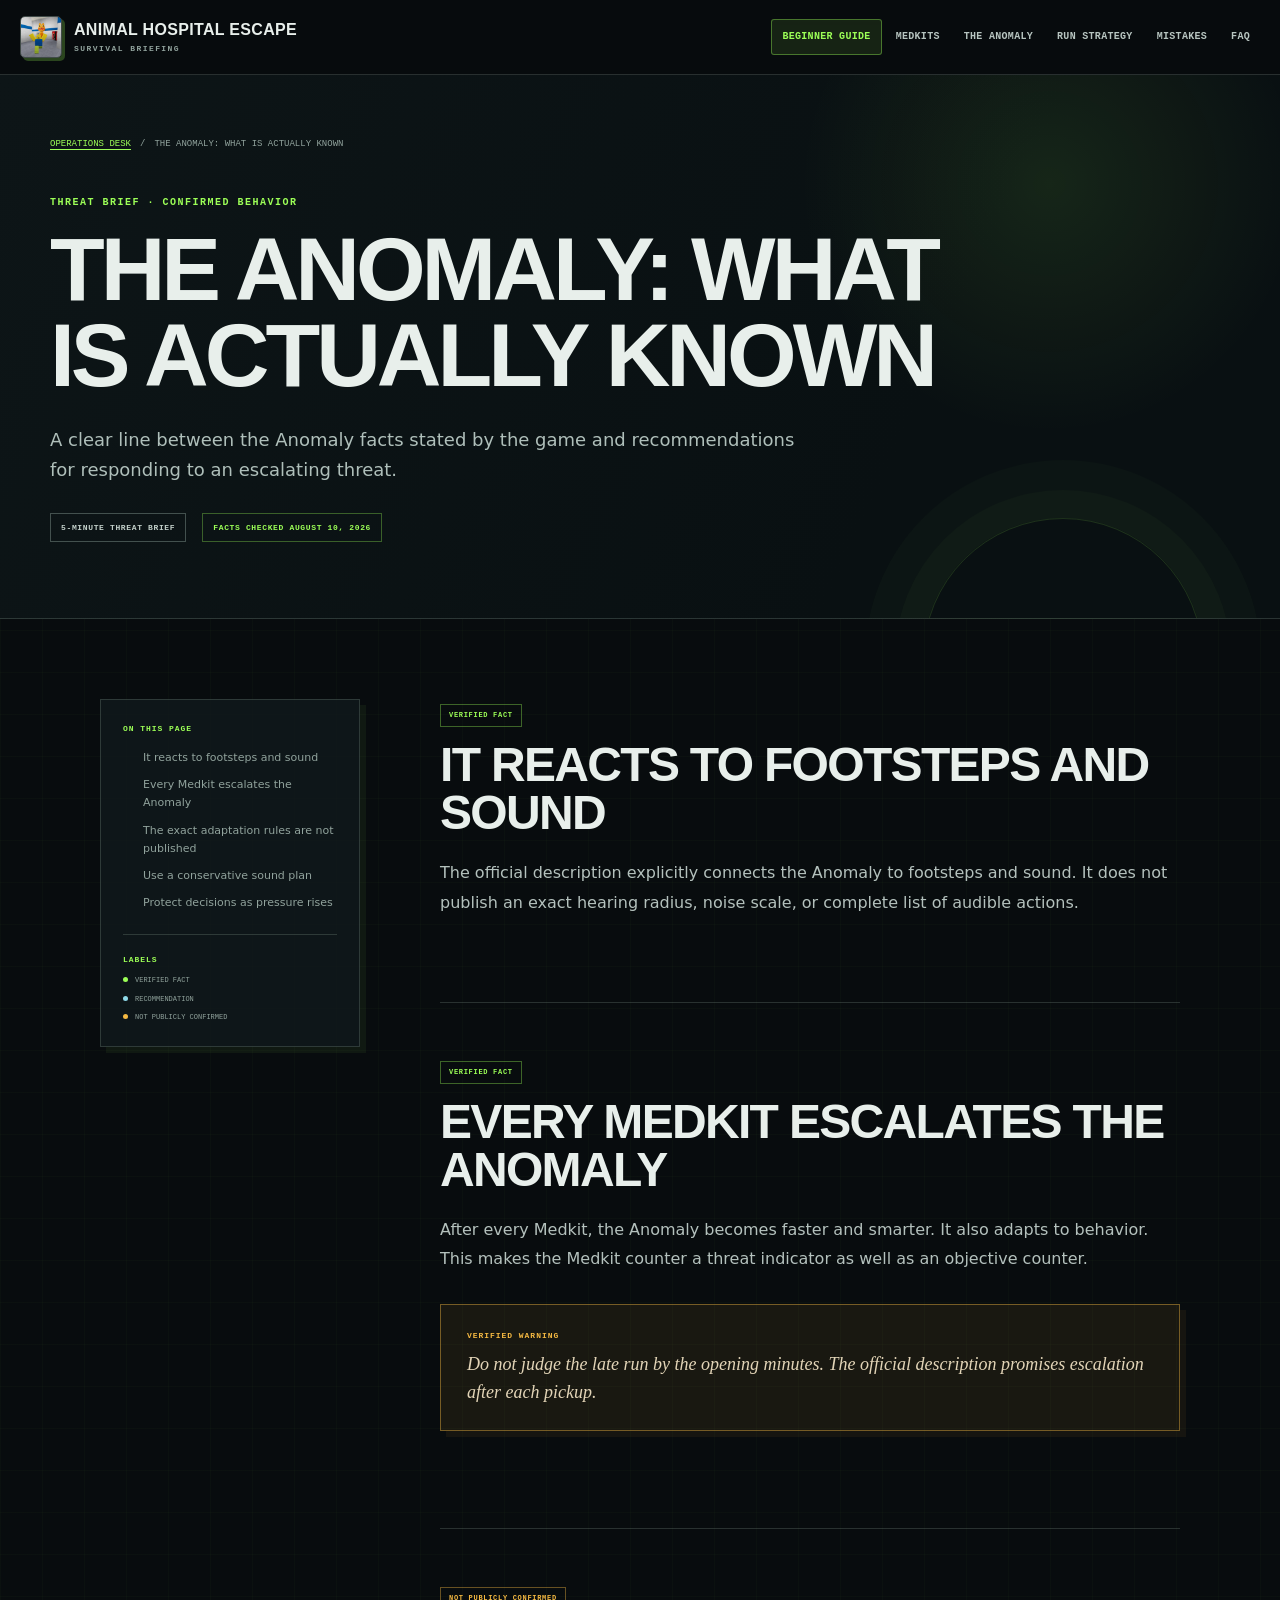
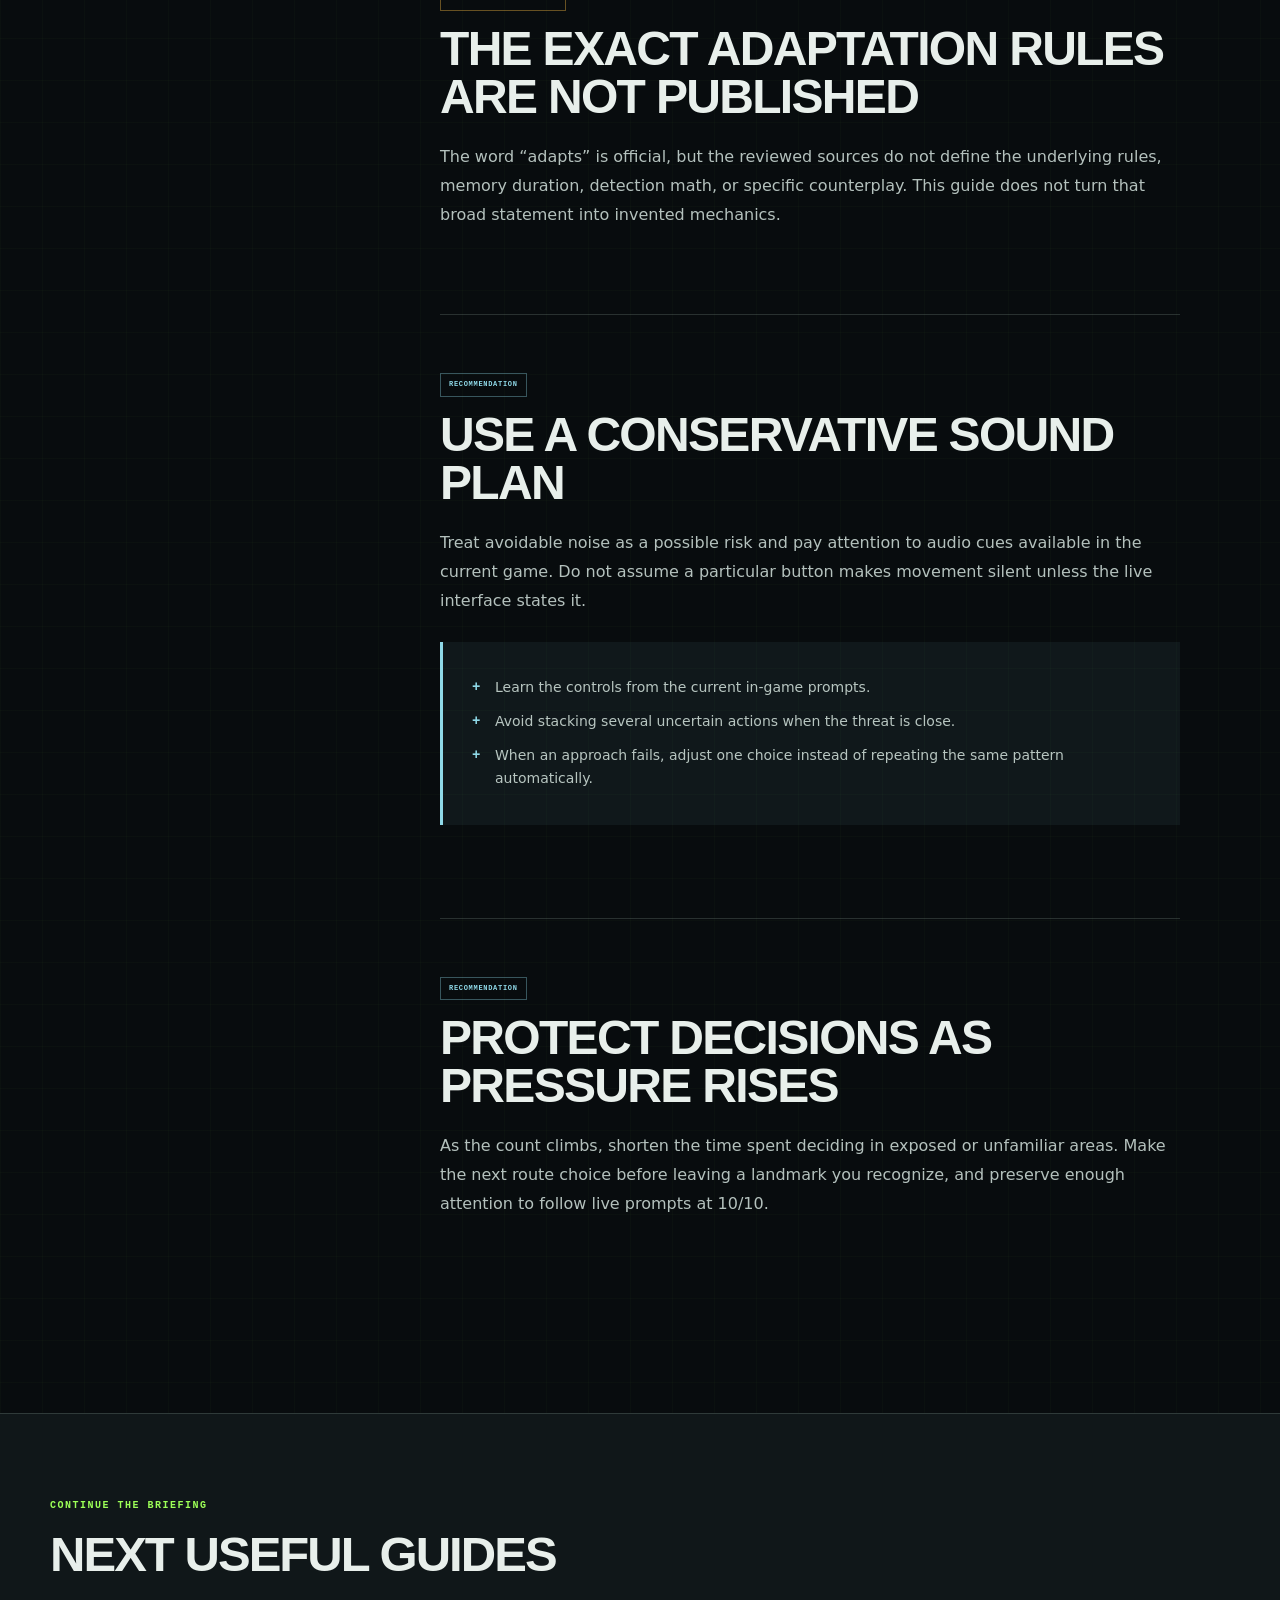
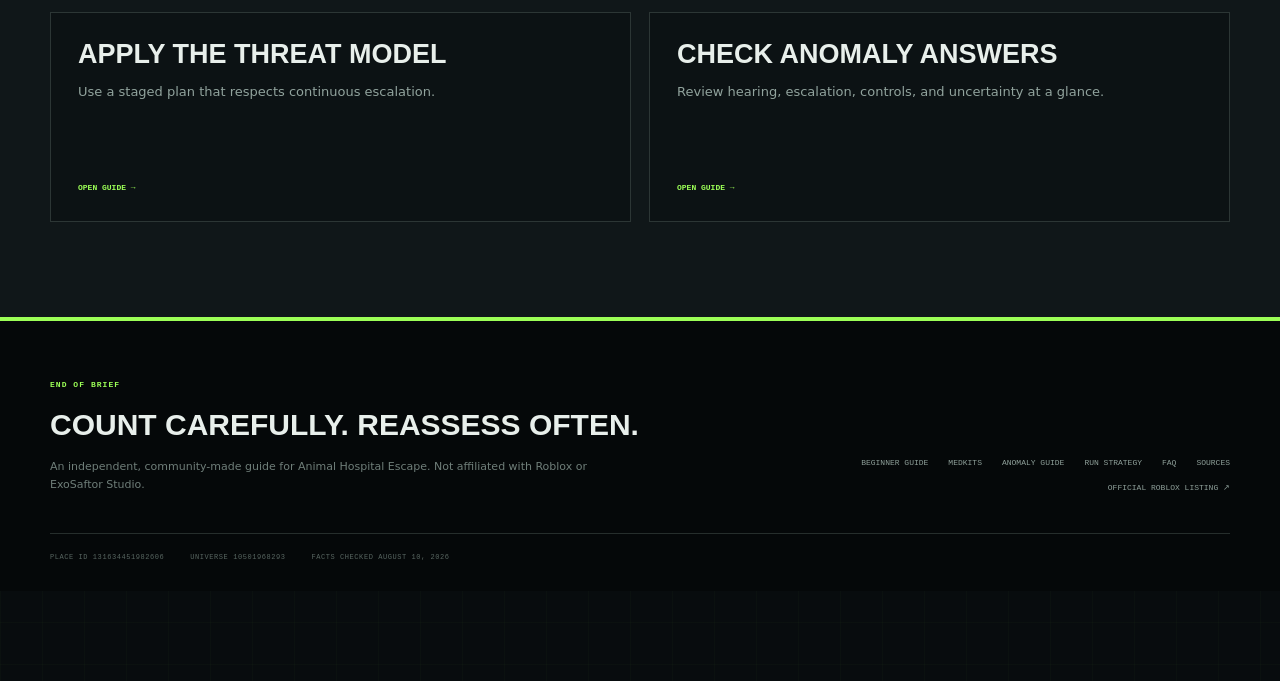
==== commit bc382ab2: "feat: add Adsterra placements" ====
--- a/anomaly-guide/index.html
+++ b/anomaly-guide/index.html
@@ -1 +1,4 @@
-<!DOCTYPE html><html lang="en"><head><meta charSet="utf-8"/><meta name="viewport" content="width=device-width, initial-scale=1"/><link rel="preload" href="/icon.png" as="image"/><link rel="stylesheet" href="/_next/static/chunks/0z8bajowdw31k.css" data-precedence="next"/><link rel="preload" as="script" fetchPriority="low" href="/_next/static/chunks/0jtaw7rr1ugwe.js"/><script src="/_next/static/chunks/08icvac4j189f.js" async=""></script><script src="/_next/static/chunks/05qy0547-363-.js" async=""></script><script src="/_next/static/chunks/03ag4kdei-2c-.js" async=""></script><script src="/_next/static/chunks/turbopack-14~8eeexl72pc.js" async=""></script><script src="/_next/static/chunks/0_s10em0x~t3~.js" async=""></script><script src="/_next/static/chunks/04p6i4.8tu~zs.js" async=""></script><meta name="theme-color" content="#0a1113"/><meta name="color-scheme" content="dark"/><title>Animal Hospital Escape Anomaly Guide | Animal Hospital Escape Wiki</title><meta name="description" content="A clear line between the Anomaly facts stated by the game and recommendations for responding to an escalating threat."/><meta name="application-name" content="Animal Hospital Escape Wiki"/><link rel="author" href="https://animal-hospital-escape.wiki"/><meta name="author" content="Animal Hospital Escape Wiki"/><link rel="manifest" href="/manifest.webmanifest"/><meta name="creator" content="Animal Hospital Escape Wiki"/><meta name="publisher" content="Animal Hospital Escape Wiki"/><meta name="category" content="games"/><link rel="canonical" href="https://animal-hospital-escape.wiki/anomaly-guide/"/><meta property="og:title" content="Animal Hospital Escape Anomaly Guide"/><meta property="og:description" content="A clear line between the Anomaly facts stated by the game and recommendations for responding to an escalating threat."/><meta property="og:url" content="https://animal-hospital-escape.wiki/anomaly-guide/"/><meta property="og:site_name" content="Animal Hospital Escape Wiki"/><meta property="og:image" content="https://animal-hospital-escape.wiki/og.png"/><meta property="og:image:width" content="1200"/><meta property="og:image:height" content="627"/><meta property="og:image:alt" content="Animal Hospital Escape beginner guide: 10 Medkits, one escalating threat"/><meta property="og:type" content="article"/><meta name="twitter:card" content="summary_large_image"/><meta name="twitter:title" content="Animal Hospital Escape Anomaly Guide"/><meta name="twitter:description" content="A clear line between the Anomaly facts stated by the game and recommendations for responding to an escalating threat."/><meta name="twitter:image" content="https://animal-hospital-escape.wiki/og.png"/><link rel="icon" href="/icon.png" type="image/png"/><link rel="apple-touch-icon" href="/icon.png" type="image/png"/><script src="/_next/static/chunks/03~yq9q893hmn.js" noModule=""></script></head><body><div hidden=""><!--$--><!--/$--></div><div class="site-shell"><a class="skip-link" href="#main-content">Skip to main content</a><header class="site-header"><div class="header-inner"><a class="brand" aria-label="Animal Hospital Escape Wiki home" href="/"><img class="brand-icon" src="/icon.png" alt="" width="42" height="42"/><span><strong>Animal Hospital Escape</strong><small>Survival briefing</small></span></a><nav class="main-nav" aria-label="Main navigation"><a href="/beginner-guide/">Beginner guide</a><a href="/medkits/">Medkits</a><a href="/anomaly-guide/">The Anomaly</a><a href="/run-strategy/">Run strategy</a><a href="/common-mistakes/">Mistakes</a><a href="/faq/">FAQ</a></nav></div></header><main id="main-content"><script type="application/ld+json">{"@context":"https://schema.org","@type":"Article","headline":"The Anomaly: what is actually known","description":"A clear line between the Anomaly facts stated by the game and recommendations for responding to an escalating threat.","url":"https://animal-hospital-escape.wiki/anomaly-guide/","isPartOf":{"@type":"WebSite","name":"Animal Hospital Escape Wiki","url":"https://animal-hospital-escape.wiki"},"author":{"@type":"Organization","name":"Animal Hospital Escape Wiki"},"about":{"@type":"VideoGame","name":"Animal Hospital Escape","url":"https://www.roblox.com/games/131634451982606/Animal-Hospital-Escape"}}</script><script type="application/ld+json">{"@context":"https://schema.org","@type":"BreadcrumbList","itemListElement":[{"@type":"ListItem","position":1,"name":"Animal Hospital Escape Wiki","item":"https://animal-hospital-escape.wiki"},{"@type":"ListItem","position":2,"name":"The Anomaly: what is actually known","item":"https://animal-hospital-escape.wiki/anomaly-guide/"}]}</script><section class="guide-hero"><div class="wide-container"><nav class="breadcrumbs" aria-label="Breadcrumb"><a href="/">Operations desk</a><span aria-hidden="true">/</span><span>The Anomaly: what is actually known</span></nav><p class="eyebrow">Threat brief · Confirmed behavior</p><h1>The Anomaly: what is actually known</h1><p class="guide-deck">A clear line between the Anomaly facts stated by the game and recommendations for responding to an escalating threat.</p><div class="guide-meta"><span class="reading-time">5-minute threat brief</span><span class="verified-date">Facts checked <!-- -->August 10, 2026</span></div></div></section><div class="guide-layout wide-container"><aside class="contents-card" aria-label="On this page"><p>On this page</p><ol><li><a href="#hearing">It reacts to footsteps and sound</a></li><li><a href="#escalation">Every Medkit escalates the Anomaly</a></li><li><a href="#adaptation-limit">The exact adaptation rules are not published</a></li><li><a href="#sound-plan">Use a conservative sound plan</a></li><li><a href="#late-run">Protect decisions as pressure rises</a></li></ol><div class="label-key"><span>Labels</span><small>Verified fact</small><small>Recommendation</small><small>Not publicly confirmed</small></div></aside><article class="guide-article"><section id="hearing"><span class="status-badge status-verified-fact">Verified fact</span><h2>It reacts to footsteps and sound</h2><p>The official description explicitly connects the Anomaly to footsteps and sound. It does not publish an exact hearing radius, noise scale, or complete list of audible actions.</p></section><section id="escalation"><span class="status-badge status-verified-fact">Verified fact</span><h2>Every Medkit escalates the Anomaly</h2><p>After every Medkit, the Anomaly becomes faster and smarter. It also adapts to behavior. This makes the Medkit counter a threat indicator as well as an objective counter.</p><div class="field-note"><strong>Verified warning</strong><p>Do not judge the late run by the opening minutes. The official description promises escalation after each pickup.</p></div></section><section id="adaptation-limit"><span class="status-badge status-not-publicly-confirmed">Not publicly confirmed</span><h2>The exact adaptation rules are not published</h2><p>The word “adapts” is official, but the reviewed sources do not define the underlying rules, memory duration, detection math, or specific counterplay. This guide does not turn that broad statement into invented mechanics.</p></section><section id="sound-plan"><span class="status-badge status-recommendation">Recommendation</span><h2>Use a conservative sound plan</h2><p>Treat avoidable noise as a possible risk and pay attention to audio cues available in the current game. Do not assume a particular button makes movement silent unless the live interface states it.</p><ul class="field-list"><li>Learn the controls from the current in-game prompts.</li><li>Avoid stacking several uncertain actions when the threat is close.</li><li>When an approach fails, adjust one choice instead of repeating the same pattern automatically.</li></ul></section><section id="late-run"><span class="status-badge status-recommendation">Recommendation</span><h2>Protect decisions as pressure rises</h2><p>As the count climbs, shorten the time spent deciding in exposed or unfamiliar areas. Make the next route choice before leaving a landmark you recognize, and preserve enough attention to follow live prompts at 10/10.</p></section></article></div><section class="keep-reading"><div class="wide-container"><p class="eyebrow">Continue the briefing</p><h2>Next useful guides</h2><div class="related-grid"><a class="related-card" href="/run-strategy/"><strong>Apply the threat model</strong><span>Use a staged plan that respects continuous escalation.</span><em>Open guide →</em></a><a class="related-card" href="/faq/#anomaly"><strong>Check Anomaly answers</strong><span>Review hearing, escalation, controls, and uncertainty at a glance.</span><em>Open guide →</em></a></div></div></section><!--$--><!--/$--></main><footer class="site-footer"><div class="footer-grid"><div><p class="footer-kicker">END OF BRIEF</p><p class="footer-title">Count carefully. Reassess often.</p><p>An independent, community-made guide for Animal Hospital Escape. Not affiliated with Roblox or <!-- -->ExoSaftor Studio<!-- -->.</p></div><nav aria-label="Footer navigation"><a href="/beginner-guide/">Beginner guide</a><a href="/medkits/">Medkits</a><a href="/anomaly-guide/">Anomaly guide</a><a href="/run-strategy/">Run strategy</a><a href="/faq/">FAQ</a><a href="/sources/">Sources</a><a href="https://www.roblox.com/games/131634451982606/Animal-Hospital-Escape" rel="noreferrer">Official Roblox listing ↗</a></nav></div><div class="footer-identity"><span>Place ID <!-- -->131634451982606</span><span>Universe <!-- -->10501968293</span><span>Facts checked <!-- -->August 10, 2026</span></div></footer></div><script src="/_next/static/chunks/0jtaw7rr1ugwe.js" id="_R_" async=""></script><script>(self.__next_f=self.__next_f||[]).push([0])</script><script>self.__next_f.push([1,"1:\"$Sreact.fragment\"\n2:I[54030,[\"/_next/static/chunks/0_s10em0x~t3~.js\",\"/_next/static/chunks/04p6i4.8tu~zs.js\"],\"\"]\n3:I[70748,[\"/_next/static/chunks/0_s10em0x~t3~.js\",\"/_next/static/chunks/04p6i4.8tu~zs.js\"],\"default\"]\n4:I[19897,[\"/_next/static/chunks/0_s10em0x~t3~.js\",\"/_next/static/chunks/04p6i4.8tu~zs.js\"],\"default\"]\nc:I[76186,[\"/_next/static/chunks/0_s10em0x~t3~.js\",\"/_next/static/chunks/04p6i4.8tu~zs.js\"],\"default\",1]\n:HL[\"/_next/static/chunks/0z8bajowdw31k.css\",\"style\"]\n:HL[\"/icon.png\",\"image\"]\n"])</script><script>self.__next_f.push([1,"0:{\"P\":null,\"c\":[\"\",\"anomaly-guide\",\"\"],\"q\":\"\",\"i\":false,\"f\":[[[\"\",{\"children\":[\"anomaly-guide\",{\"children\":[\"__PAGE__\",{}]}]},\"$undefined\",\"$undefined\",16],[[\"$\",\"$1\",\"c\",{\"children\":[[[\"$\",\"link\",\"0\",{\"rel\":\"stylesheet\",\"href\":\"/_next/static/chunks/0z8bajowdw31k.css\",\"precedence\":\"next\",\"crossOrigin\":\"$undefined\",\"nonce\":\"$undefined\"}],[\"$\",\"script\",\"script-0\",{\"src\":\"/_next/static/chunks/0_s10em0x~t3~.js\",\"async\":true,\"nonce\":\"$undefined\"}],[\"$\",\"script\",\"script-1\",{\"src\":\"/_next/static/chunks/04p6i4.8tu~zs.js\",\"async\":true,\"nonce\":\"$undefined\"}]],[\"$\",\"html\",null,{\"lang\":\"en\",\"children\":[\"$\",\"body\",null,{\"children\":[\"$\",\"div\",null,{\"className\":\"site-shell\",\"children\":[[\"$\",\"a\",null,{\"className\":\"skip-link\",\"href\":\"#main-content\",\"children\":\"Skip to main content\"}],[\"$\",\"header\",null,{\"className\":\"site-header\",\"children\":[\"$\",\"div\",null,{\"className\":\"header-inner\",\"children\":[[\"$\",\"$L2\",null,{\"className\":\"brand\",\"href\":\"/\",\"aria-label\":\"Animal Hospital Escape Wiki home\",\"children\":[[\"$\",\"img\",null,{\"className\":\"brand-icon\",\"src\":\"/icon.png\",\"alt\":\"\",\"width\":42,\"height\":42}],[\"$\",\"span\",null,{\"children\":[[\"$\",\"strong\",null,{\"children\":\"Animal Hospital Escape\"}],[\"$\",\"small\",null,{\"children\":\"Survival briefing\"}]]}]]}],[\"$\",\"nav\",null,{\"className\":\"main-nav\",\"aria-label\":\"Main navigation\",\"children\":[[\"$\",\"$L2\",\"/beginner-guide\",{\"href\":\"/beginner-guide\",\"children\":\"Beginner guide\"}],[\"$\",\"$L2\",\"/medkits\",{\"href\":\"/medkits\",\"children\":\"Medkits\"}],[\"$\",\"$L2\",\"/anomaly-guide\",{\"href\":\"/anomaly-guide\",\"children\":\"The Anomaly\"}],[\"$\",\"$L2\",\"/run-strategy\",{\"href\":\"/run-strategy\",\"children\":\"Run strategy\"}],[\"$\",\"$L2\",\"/common-mistakes\",{\"href\":\"/common-mistakes\",\"children\":\"Mistakes\"}],[\"$\",\"$L2\",\"/faq\",{\"href\":\"/faq\",\"children\":\"FAQ\"}]]}]]}]}],[\"$\",\"main\",null,{\"id\":\"main-content\",\"children\":[\"$\",\"$L3\",null,{\"parallelRouterKey\":\"children\",\"error\":\"$undefined\",\"errorStyles\":\"$undefined\",\"errorScripts\":\"$undefined\",\"template\":[\"$\",\"$L4\",null,{}],\"templateStyles\":\"$undefined\",\"templateScripts\":\"$undefined\",\"notFound\":[[[\"$\",\"title\",null,{\"children\":\"404: This page could not be found.\"}],[\"$\",\"div\",null,{\"style\":{\"fontFamily\":\"system-ui,\\\"Segoe UI\\\",Roboto,Helvetica,Arial,sans-serif,\\\"Apple Color Emoji\\\",\\\"Segoe UI Emoji\\\"\",\"height\":\"100vh\",\"textAlign\":\"center\",\"display\":\"flex\",\"flexDirection\":\"column\",\"alignItems\":\"center\",\"justifyContent\":\"center\"},\"children\":[\"$\",\"div\",null,{\"children\":[[\"$\",\"style\",null,{\"dangerouslySetInnerHTML\":{\"__html\":\"body{color:#000;background:#fff;margin:0}.next-error-h1{border-right:1px solid rgba(0,0,0,.3)}@media (prefers-color-scheme:dark){body{color:#fff;background:#000}.next-error-h1{border-right:1px solid rgba(255,255,255,.3)}}\"}}],[\"$\",\"h1\",null,{\"className\":\"next-error-h1\",\"style\":{\"display\":\"inline-block\",\"margin\":\"0 20px 0 0\",\"padding\":\"0 23px 0 0\",\"fontSize\":24,\"fontWeight\":500,\"verticalAlign\":\"top\",\"lineHeight\":\"49px\"},\"children\":404}],[\"$\",\"div\",null,{\"style\":{\"display\":\"inline-block\"},\"children\":[\"$\",\"h2\",null,{\"style\":{\"fontSize\":14,\"fontWeight\":400,\"lineHeight\":\"49px\",\"margin\":0},\"children\":\"This page could not be found.\"}]}]]}]}]],[]],\"forbidden\":\"$undefined\",\"unauthorized\":\"$undefined\"}]}],[\"$\",\"footer\",null,{\"className\":\"site-footer\",\"children\":[[\"$\",\"div\",null,{\"className\":\"footer-grid\",\"children\":[[\"$\",\"div\",null,{\"children\":[[\"$\",\"p\",null,{\"className\":\"footer-kicker\",\"children\":\"END OF BRIEF\"}],[\"$\",\"p\",null,{\"className\":\"footer-title\",\"children\":\"Count carefully. Reassess often.\"}],[\"$\",\"p\",null,{\"children\":[\"An independent, community-made guide for Animal Hospital Escape. Not affiliated with Roblox or \",\"ExoSaftor Studio\",\".\"]}]]}],[\"$\",\"nav\",null,{\"aria-label\":\"Footer navigation\",\"children\":[[\"$\",\"$L2\",null,{\"href\":\"/beginner-guide\",\"children\":\"Beginner guide\"}],[\"$\",\"$L2\",null,{\"href\":\"/medkits\",\"children\":\"Medkits\"}],[\"$\",\"$L2\",null,{\"href\":\"/anomaly-guide\",\"children\":\"Anomaly guide\"}],[\"$\",\"$L2\",null,{\"href\":\"/run-strategy\",\"children\":\"Run strategy\"}],[\"$\",\"$L2\",null,{\"href\":\"/faq\",\"children\":\"FAQ\"}],[\"$\",\"$L2\",null,{\"href\":\"/sources\",\"children\":\"Sources\"}],[\"$\",\"a\",null,{\"href\":\"https://www.roblox.com/games/131634451982606/Animal-Hospital-Escape\",\"rel\":\"noreferrer\",\"children\":\"Official Roblox listing ↗\"}]]}]]}],[\"$\",\"div\",null,{\"className\":\"footer-identity\",\"children\":[[\"$\",\"span\",null,{\"children\":[\"Place ID \",\"131634451982606\"]}],[\"$\",\"span\",null,{\"children\":[\"Universe \",\"10501968293\"]}],[\"$\",\"span\",null,{\"children\":[\"Facts checked \",\"August 10, 2026\"]}]]}]]}]]}]}]}]]}],{\"children\":[[\"$\",\"$1\",\"c\",{\"children\":[null,[\"$\",\"$L3\",null,{\"parallelRouterKey\":\"children\",\"error\":\"$undefined\",\"errorStyles\":\"$undefined\",\"errorScripts\":\"$undefined\",\"template\":[\"$\",\"$L4\",null,{}],\"templateStyles\":\"$undefined\",\"templateScripts\":\"$undefined\",\"notFound\":\"$undefined\",\"forbidden\":\"$undefined\",\"unauthorized\":\"$undefined\"}]]}],{\"children\":[[\"$\",\"$1\",\"c\",{\"children\":[[[\"$\",\"script\",null,{\"type\":\"application/ld+json\",\"dangerouslySetInnerHTML\":{\"__html\":\"{\\\"@context\\\":\\\"https://schema.org\\\",\\\"@type\\\":\\\"Article\\\",\\\"headline\\\":\\\"The Anomaly: what is actually known\\\",\\\"description\\\":\\\"A clear line between the Anomaly facts stated by the game and recommendations for responding to an escalating threat.\\\",\\\"url\\\":\\\"https://animal-hospital-escape.wiki/anomaly-guide/\\\",\\\"isPartOf\\\":{\\\"@type\\\":\\\"WebSite\\\",\\\"name\\\":\\\"Animal Hospital Escape Wiki\\\",\\\"url\\\":\\\"https://animal-hospital-escape.wiki\\\"},\\\"author\\\":{\\\"@type\\\":\\\"Organization\\\",\\\"name\\\":\\\"Animal Hospital Escape Wiki\\\"},\\\"about\\\":{\\\"@type\\\":\\\"VideoGame\\\",\\\"name\\\":\\\"Animal Hospital Escape\\\",\\\"url\\\":\\\"https://www.roblox.com/games/131634451982606/Animal-Hospital-Escape\\\"}}\"}}],\"$L5\",\"$L6\",\"$L7\",\"$L8\"],null,\"$L9\"]}],{},null,false,null]},null,false,\"$@a\"]},null,false,null],\"$Lb\",false]],\"m\":\"$undefined\",\"G\":[\"$c\",[\"$Ld\"]],\"S\":true,\"h\":null,\"s\":\"$undefined\",\"l\":\"$undefined\",\"p\":\"$undefined\",\"d\":\"$undefined\",\"b\":\"_3tF1WsGMRAiJcGE-7hFd\"}\n"])</script><script>self.__next_f.push([1,"10:I[21703,[\"/_next/static/chunks/0_s10em0x~t3~.js\",\"/_next/static/chunks/04p6i4.8tu~zs.js\"],\"OutletBoundary\"]\n11:\"$Sreact.suspense\"\n14:I[21703,[\"/_next/static/chunks/0_s10em0x~t3~.js\",\"/_next/static/chunks/04p6i4.8tu~zs.js\"],\"ViewportBoundary\"]\n16:I[21703,[\"/_next/static/chunks/0_s10em0x~t3~.js\",\"/_next/static/chunks/04p6i4.8tu~zs.js\"],\"MetadataBoundary\"]\n5:[\"$\",\"script\",null,{\"type\":\"application/ld+json\",\"dangerouslySetInnerHTML\":{\"__html\":\"{\\\"@context\\\":\\\"https://schema.org\\\",\\\"@type\\\":\\\"BreadcrumbList\\\",\\\"itemListElement\\\":[{\\\"@type\\\":\\\"ListItem\\\",\\\"position\\\":1,\\\"name\\\":\\\"Animal Hospital Escape Wiki\\\",\\\"item\\\":\\\"https://animal-hospital-escape.wiki\\\"},{\\\"@type\\\":\\\"ListItem\\\",\\\"position\\\":2,\\\"name\\\":\\\"The Anomaly: what is actually known\\\",\\\"item\\\":\\\"https://animal-hospital-escape.wiki/anomaly-guide/\\\"}]}\"}}]\n6:[\"$\",\"section\",null,{\"className\":\"guide-hero\",\"children\":[\"$\",\"div\",null,{\"className\":\"wide-container\",\"children\":[[\"$\",\"nav\",null,{\"className\":\"breadcrumbs\",\"aria-label\":\"Breadcrumb\",\"children\":[[\"$\",\"$L2\",null,{\"href\":\"/\",\"children\":\"Operations desk\"}],[\"$\",\"span\",null,{\"aria-hidden\":\"true\",\"children\":\"/\"}],[\"$\",\"span\",null,{\"children\":\"The Anomaly: what is actually known\"}]]}],[\"$\",\"p\",null,{\"className\":\"eyebrow\",\"children\":\"Threat brief · Confirmed behavior\"}],[\"$\",\"h1\",null,{\"children\":\"The Anomaly: what is actually known\"}],[\"$\",\"p\",null,{\"className\":\"guide-deck\",\"children\":\"A clear line between the Anomaly facts stated by the game and recommendations for responding to an escalating threat.\"}],[\"$\",\"div\",null,{\"className\":\"guide-meta\",\"children\":[[\"$\",\"span\",null,{\"className\":\"reading-time\",\"children\":\"5-minute threat brief\"}],[\"$\",\"span\",null,{\"className\":\"verified-date\",\"children\":[\"Facts checked \",\"August 10, 2026\"]}]]}]]}]}]\n"])</script><script>self.__next_f.push([1,"7:[\"$\",\"div\",null,{\"className\":\"guide-layout wide-container\",\"children\":[[\"$\",\"aside\",null,{\"className\":\"contents-card\",\"aria-label\":\"On this page\",\"children\":[[\"$\",\"p\",null,{\"children\":\"On this page\"}],[\"$\",\"ol\",null,{\"children\":[[\"$\",\"li\",\"hearing\",{\"children\":[\"$\",\"a\",null,{\"href\":\"#hearing\",\"children\":\"It reacts to footsteps and sound\"}]}],[\"$\",\"li\",\"escalation\",{\"children\":[\"$\",\"a\",null,{\"href\":\"#escalation\",\"children\":\"Every Medkit escalates the Anomaly\"}]}],[\"$\",\"li\",\"adaptation-limit\",{\"children\":[\"$\",\"a\",null,{\"href\":\"#adaptation-limit\",\"children\":\"The exact adaptation rules are not published\"}]}],[\"$\",\"li\",\"sound-plan\",{\"children\":[\"$\",\"a\",null,{\"href\":\"#sound-plan\",\"children\":\"Use a conservative sound plan\"}]}],[\"$\",\"li\",\"late-run\",{\"children\":[\"$\",\"a\",null,{\"href\":\"#late-run\",\"children\":\"Protect decisions as pressure rises\"}]}]]}],[\"$\",\"div\",null,{\"className\":\"label-key\",\"children\":[[\"$\",\"span\",null,{\"children\":\"Labels\"}],[\"$\",\"small\",null,{\"children\":\"Verified fact\"}],[\"$\",\"small\",null,{\"children\":\"Recommendation\"}],[\"$\",\"small\",null,{\"children\":\"Not publicly confirmed\"}]]}]]}],[\"$\",\"article\",null,{\"className\":\"guide-article\",\"children\":[[\"$\",\"section\",\"hearing\",{\"id\":\"hearing\",\"children\":[[\"$\",\"span\",null,{\"className\":\"status-badge status-verified-fact\",\"children\":\"Verified fact\"}],[\"$\",\"h2\",null,{\"children\":\"It reacts to footsteps and sound\"}],[[\"$\",\"p\",\"The official description explicitly connects the Anomaly to footsteps and sound. It does not publish an exact hearing radius, noise scale, or complete list of audible actions.\",{\"children\":\"The official description explicitly connects the Anomaly to footsteps and sound. It does not publish an exact hearing radius, noise scale, or complete list of audible actions.\"}]],\"$undefined\",\"$undefined\"]}],[\"$\",\"section\",\"escalation\",{\"id\":\"escalation\",\"children\":[[\"$\",\"span\",null,{\"className\":\"status-badge status-verified-fact\",\"children\":\"Verified fact\"}],[\"$\",\"h2\",null,{\"children\":\"Every Medkit escalates the Anomaly\"}],[[\"$\",\"p\",\"After every Medkit, the Anomaly becomes faster and smarter. It also adapts to behavior. This makes the Medkit counter a threat indicator as well as an objective counter.\",{\"children\":\"After every Medkit, the Anomaly becomes faster and smarter. It also adapts to behavior. This makes the Medkit counter a threat indicator as well as an objective counter.\"}]],\"$undefined\",[\"$\",\"div\",null,{\"className\":\"field-note\",\"children\":[[\"$\",\"strong\",null,{\"children\":\"Verified warning\"}],[\"$\",\"p\",null,{\"children\":\"Do not judge the late run by the opening minutes. The official description promises escalation after each pickup.\"}]]}]]}],[\"$\",\"section\",\"adaptation-limit\",{\"id\":\"adaptation-limit\",\"children\":[[\"$\",\"span\",null,{\"className\":\"status-badge status-not-publicly-confirmed\",\"children\":\"Not publicly confirmed\"}],[\"$\",\"h2\",null,{\"children\":\"The exact adaptation rules are not published\"}],[[\"$\",\"p\",\"The word “adapts” is official, but the reviewed sources do not define the underlying rules, memory duration, detection math, or specific counterplay. This guide does not turn that broad statement into invented mechanics.\",{\"children\":\"The word “adapts” is official, but the reviewed sources do not define the underlying rules, memory duration, detection math, or specific counterplay. This guide does not turn that broad statement into invented mechanics.\"}]],\"$undefined\",\"$undefined\"]}],[\"$\",\"section\",\"sound-plan\",{\"id\":\"sound-plan\",\"children\":[[\"$\",\"span\",null,{\"className\":\"status-badge status-recommendation\",\"children\":\"Recommendation\"}],[\"$\",\"h2\",null,{\"children\":\"Use a conservative sound plan\"}],[[\"$\",\"p\",\"Treat avoidable noise as a possible risk and pay attention to audio cues available in the current game. Do not assume a particular button makes movement silent unless the live interface states it.\",{\"children\":\"Treat avoidable noise as a possible risk and pay attention to audio cues available in the current game. Do not assume a particular button makes movement silent unless the live interface states it.\"}]],\"$Le\",\"$undefined\"]}],\"$Lf\"]}]]}]\n"])</script><script>self.__next_f.push([1,"8:[\"$\",\"section\",null,{\"className\":\"keep-reading\",\"children\":[\"$\",\"div\",null,{\"className\":\"wide-container\",\"children\":[[\"$\",\"p\",null,{\"className\":\"eyebrow\",\"children\":\"Continue the briefing\"}],[\"$\",\"h2\",null,{\"children\":\"Next useful guides\"}],[\"$\",\"div\",null,{\"className\":\"related-grid\",\"children\":[[\"$\",\"$L2\",\"/run-strategy\",{\"className\":\"related-card\",\"href\":\"/run-strategy\",\"children\":[[\"$\",\"strong\",null,{\"children\":\"Apply the threat model\"}],[\"$\",\"span\",null,{\"children\":\"Use a staged plan that respects continuous escalation.\"}],[\"$\",\"em\",null,{\"children\":\"Open guide →\"}]]}],[\"$\",\"$L2\",\"/faq#anomaly\",{\"className\":\"related-card\",\"href\":\"/faq#anomaly\",\"children\":[[\"$\",\"strong\",null,{\"children\":\"Check Anomaly answers\"}],[\"$\",\"span\",null,{\"children\":\"Review hearing, escalation, controls, and uncertainty at a glance.\"}],[\"$\",\"em\",null,{\"children\":\"Open guide →\"}]]}]]}]]}]}]\n9:[\"$\",\"$L10\",null,{\"children\":[\"$\",\"$11\",null,{\"name\":\"Next.MetadataOutlet\",\"children\":\"$@12\"}]}]\n13:[]\na:\"$W13\"\nb:[\"$\",\"$1\",\"h\",{\"children\":[null,[\"$\",\"$L14\",null,{\"children\":\"$L15\"}],[\"$\",\"div\",null,{\"hidden\":true,\"children\":[\"$\",\"$L16\",null,{\"children\":[\"$\",\"$11\",null,{\"name\":\"Next.Metadata\",\"children\":\"$L17\"}]}]}],null]}]\nd:[\"$\",\"link\",\"0\",{\"rel\":\"stylesheet\",\"href\":\"/_next/static/chunks/0z8bajowdw31k.css\",\"precedence\":\"next\",\"crossOrigin\":\"$undefined\",\"nonce\":\"$undefined\"}]\n"])</script><script>self.__next_f.push([1,"e:[\"$\",\"ul\",null,{\"className\":\"field-list\",\"children\":[[\"$\",\"li\",\"Learn the controls from the current in-game prompts.\",{\"children\":\"Learn the controls from the current in-game prompts.\"}],[\"$\",\"li\",\"Avoid stacking several uncertain actions when the threat is close.\",{\"children\":\"Avoid stacking several uncertain actions when the threat is close.\"}],[\"$\",\"li\",\"When an approach fails, adjust one choice instead of repeating the same pattern automatically.\",{\"children\":\"When an approach fails, adjust one choice instead of repeating the same pattern automatically.\"}]]}]\nf:[\"$\",\"section\",\"late-run\",{\"id\":\"late-run\",\"children\":[[\"$\",\"span\",null,{\"className\":\"status-badge status-recommendation\",\"children\":\"Recommendation\"}],[\"$\",\"h2\",null,{\"children\":\"Protect decisions as pressure rises\"}],[[\"$\",\"p\",\"As the count climbs, shorten the time spent deciding in exposed or unfamiliar areas. Make the next route choice before leaving a landmark you recognize, and preserve enough attention to follow live prompts at 10/10.\",{\"children\":\"As the count climbs, shorten the time spent deciding in exposed or unfamiliar areas. Make the next route choice before leaving a landmark you recognize, and preserve enough attention to follow live prompts at 10/10.\"}]],\"$undefined\",\"$undefined\"]}]\n"])</script><script>self.__next_f.push([1,"15:[[\"$\",\"meta\",\"0\",{\"charSet\":\"utf-8\"}],[\"$\",\"meta\",\"1\",{\"name\":\"viewport\",\"content\":\"width=device-width, initial-scale=1\"}],[\"$\",\"meta\",\"2\",{\"name\":\"theme-color\",\"content\":\"#0a1113\"}],[\"$\",\"meta\",\"3\",{\"name\":\"color-scheme\",\"content\":\"dark\"}]]\n"])</script><script>self.__next_f.push([1,"18:I[41410,[\"/_next/static/chunks/0_s10em0x~t3~.js\",\"/_next/static/chunks/04p6i4.8tu~zs.js\"],\"IconMark\"]\n12:null\n"])</script><script>self.__next_f.push([1,"17:[[\"$\",\"title\",\"0\",{\"children\":\"Animal Hospital Escape Anomaly Guide | Animal Hospital Escape Wiki\"}],[\"$\",\"meta\",\"1\",{\"name\":\"description\",\"content\":\"A clear line between the Anomaly facts stated by the game and recommendations for responding to an escalating threat.\"}],[\"$\",\"meta\",\"2\",{\"name\":\"application-name\",\"content\":\"Animal Hospital Escape Wiki\"}],[\"$\",\"link\",\"3\",{\"rel\":\"author\",\"href\":\"https://animal-hospital-escape.wiki\"}],[\"$\",\"meta\",\"4\",{\"name\":\"author\",\"content\":\"Animal Hospital Escape Wiki\"}],[\"$\",\"link\",\"5\",{\"rel\":\"manifest\",\"href\":\"/manifest.webmanifest\",\"crossOrigin\":\"$undefined\"}],[\"$\",\"meta\",\"6\",{\"name\":\"creator\",\"content\":\"Animal Hospital Escape Wiki\"}],[\"$\",\"meta\",\"7\",{\"name\":\"publisher\",\"content\":\"Animal Hospital Escape Wiki\"}],[\"$\",\"meta\",\"8\",{\"name\":\"category\",\"content\":\"games\"}],[\"$\",\"link\",\"9\",{\"rel\":\"canonical\",\"href\":\"https://animal-hospital-escape.wiki/anomaly-guide/\"}],[\"$\",\"meta\",\"10\",{\"property\":\"og:title\",\"content\":\"Animal Hospital Escape Anomaly Guide\"}],[\"$\",\"meta\",\"11\",{\"property\":\"og:description\",\"content\":\"A clear line between the Anomaly facts stated by the game and recommendations for responding to an escalating threat.\"}],[\"$\",\"meta\",\"12\",{\"property\":\"og:url\",\"content\":\"https://animal-hospital-escape.wiki/anomaly-guide/\"}],[\"$\",\"meta\",\"13\",{\"property\":\"og:site_name\",\"content\":\"Animal Hospital Escape Wiki\"}],[\"$\",\"meta\",\"14\",{\"property\":\"og:image\",\"content\":\"https://animal-hospital-escape.wiki/og.png\"}],[\"$\",\"meta\",\"15\",{\"property\":\"og:image:width\",\"content\":\"1200\"}],[\"$\",\"meta\",\"16\",{\"property\":\"og:image:height\",\"content\":\"627\"}],[\"$\",\"meta\",\"17\",{\"property\":\"og:image:alt\",\"content\":\"Animal Hospital Escape beginner guide: 10 Medkits, one escalating threat\"}],[\"$\",\"meta\",\"18\",{\"property\":\"og:type\",\"content\":\"article\"}],[\"$\",\"meta\",\"19\",{\"name\":\"twitter:card\",\"content\":\"summary_large_image\"}],[\"$\",\"meta\",\"20\",{\"name\":\"twitter:title\",\"content\":\"Animal Hospital Escape Anomaly Guide\"}],[\"$\",\"meta\",\"21\",{\"name\":\"twitter:description\",\"content\":\"A clear line between the Anomaly facts stated by the game and recommendations for responding to an escalating threat.\"}],[\"$\",\"meta\",\"22\",{\"name\":\"twitter:image\",\"content\":\"https://animal-hospital-escape.wiki/og.png\"}],[\"$\",\"link\",\"23\",{\"rel\":\"icon\",\"href\":\"/icon.png\",\"type\":\"image/png\"}],[\"$\",\"link\",\"24\",{\"rel\":\"apple-touch-icon\",\"href\":\"/icon.png\",\"type\":\"image/png\"}],[\"$\",\"$L18\",\"25\",{}]]\n"])</script></body></html>+<!DOCTYPE html><html lang="en"><head><meta charSet="utf-8"/><meta name="viewport" content="width=device-width, initial-scale=1"/><link rel="preload" href="/icon.png" as="image"/><link rel="stylesheet" href="/_next/static/chunks/0z8bajowdw31k.css" data-precedence="next"/><link rel="preload" as="script" fetchPriority="low" href="/_next/static/chunks/0jtaw7rr1ugwe.js"/><script src="/_next/static/chunks/08icvac4j189f.js" async=""></script><script src="/_next/static/chunks/05qy0547-363-.js" async=""></script><script src="/_next/static/chunks/03ag4kdei-2c-.js" async=""></script><script src="/_next/static/chunks/turbopack-14~8eeexl72pc.js" async=""></script><script src="/_next/static/chunks/0_s10em0x~t3~.js" async=""></script><script src="/_next/static/chunks/04p6i4.8tu~zs.js" async=""></script><meta name="theme-color" content="#0a1113"/><meta name="color-scheme" content="dark"/><title>Animal Hospital Escape Anomaly Guide | Animal Hospital Escape Wiki</title><meta name="description" content="A clear line between the Anomaly facts stated by the game and recommendations for responding to an escalating threat."/><meta name="application-name" content="Animal Hospital Escape Wiki"/><link rel="author" href="https://animal-hospital-escape.wiki"/><meta name="author" content="Animal Hospital Escape Wiki"/><link rel="manifest" href="/manifest.webmanifest"/><meta name="creator" content="Animal Hospital Escape Wiki"/><meta name="publisher" content="Animal Hospital Escape Wiki"/><meta name="category" content="games"/><link rel="canonical" href="https://animal-hospital-escape.wiki/anomaly-guide/"/><meta property="og:title" content="Animal Hospital Escape Anomaly Guide"/><meta property="og:description" content="A clear line between the Anomaly facts stated by the game and recommendations for responding to an escalating threat."/><meta property="og:url" content="https://animal-hospital-escape.wiki/anomaly-guide/"/><meta property="og:site_name" content="Animal Hospital Escape Wiki"/><meta property="og:image" content="https://animal-hospital-escape.wiki/og.png"/><meta property="og:image:width" content="1200"/><meta property="og:image:height" content="627"/><meta property="og:image:alt" content="Animal Hospital Escape beginner guide: 10 Medkits, one escalating threat"/><meta property="og:type" content="article"/><meta name="twitter:card" content="summary_large_image"/><meta name="twitter:title" content="Animal Hospital Escape Anomaly Guide"/><meta name="twitter:description" content="A clear line between the Anomaly facts stated by the game and recommendations for responding to an escalating threat."/><meta name="twitter:image" content="https://animal-hospital-escape.wiki/og.png"/><link rel="icon" href="/icon.png" type="image/png"/><link rel="apple-touch-icon" href="/icon.png" type="image/png"/><script src="/_next/static/chunks/03~yq9q893hmn.js" noModule=""></script></head><body><div hidden=""><!--$--><!--/$--></div><div class="site-shell"><a class="skip-link" href="#main-content">Skip to main content</a><header class="site-header"><div class="header-inner"><a class="brand" aria-label="Animal Hospital Escape Wiki home" href="/"><img class="brand-icon" src="/icon.png" alt="" width="42" height="42"/><span><strong>Animal Hospital Escape</strong><small>Survival briefing</small></span></a><nav class="main-nav" aria-label="Main navigation"><a href="/beginner-guide/">Beginner guide</a><a href="/medkits/">Medkits</a><a href="/anomaly-guide/">The Anomaly</a><a href="/run-strategy/">Run strategy</a><a href="/common-mistakes/">Mistakes</a><a href="/faq/">FAQ</a></nav></div></header><main id="main-content"><script type="application/ld+json">{"@context":"https://schema.org","@type":"Article","headline":"The Anomaly: what is actually known","description":"A clear line between the Anomaly facts stated by the game and recommendations for responding to an escalating threat.","url":"https://animal-hospital-escape.wiki/anomaly-guide/","isPartOf":{"@type":"WebSite","name":"Animal Hospital Escape Wiki","url":"https://animal-hospital-escape.wiki"},"author":{"@type":"Organization","name":"Animal Hospital Escape Wiki"},"about":{"@type":"VideoGame","name":"Animal Hospital Escape","url":"https://www.roblox.com/games/131634451982606/Animal-Hospital-Escape"}}</script><script type="application/ld+json">{"@context":"https://schema.org","@type":"BreadcrumbList","itemListElement":[{"@type":"ListItem","position":1,"name":"Animal Hospital Escape Wiki","item":"https://animal-hospital-escape.wiki"},{"@type":"ListItem","position":2,"name":"The Anomaly: what is actually known","item":"https://animal-hospital-escape.wiki/anomaly-guide/"}]}</script><section class="guide-hero"><div class="wide-container"><nav class="breadcrumbs" aria-label="Breadcrumb"><a href="/">Operations desk</a><span aria-hidden="true">/</span><span>The Anomaly: what is actually known</span></nav><p class="eyebrow">Threat brief · Confirmed behavior</p><h1>The Anomaly: what is actually known</h1><p class="guide-deck">A clear line between the Anomaly facts stated by the game and recommendations for responding to an escalating threat.</p><div class="guide-meta"><span class="reading-time">5-minute threat brief</span><span class="verified-date">Facts checked <!-- -->August 10, 2026</span></div></div></section><div class="guide-layout wide-container"><aside class="contents-card" aria-label="On this page"><p>On this page</p><ol><li><a href="#hearing">It reacts to footsteps and sound</a></li><li><a href="#escalation">Every Medkit escalates the Anomaly</a></li><li><a href="#adaptation-limit">The exact adaptation rules are not published</a></li><li><a href="#sound-plan">Use a conservative sound plan</a></li><li><a href="#late-run">Protect decisions as pressure rises</a></li></ol><div class="label-key"><span>Labels</span><small>Verified fact</small><small>Recommendation</small><small>Not publicly confirmed</small></div></aside><article class="guide-article"><section id="hearing"><span class="status-badge status-verified-fact">Verified fact</span><h2>It reacts to footsteps and sound</h2><p>The official description explicitly connects the Anomaly to footsteps and sound. It does not publish an exact hearing radius, noise scale, or complete list of audible actions.</p></section><section id="escalation"><span class="status-badge status-verified-fact">Verified fact</span><h2>Every Medkit escalates the Anomaly</h2><p>After every Medkit, the Anomaly becomes faster and smarter. It also adapts to behavior. This makes the Medkit counter a threat indicator as well as an objective counter.</p><div class="field-note"><strong>Verified warning</strong><p>Do not judge the late run by the opening minutes. The official description promises escalation after each pickup.</p></div></section><section id="adaptation-limit"><span class="status-badge status-not-publicly-confirmed">Not publicly confirmed</span><h2>The exact adaptation rules are not published</h2><p>The word “adapts” is official, but the reviewed sources do not define the underlying rules, memory duration, detection math, or specific counterplay. This guide does not turn that broad statement into invented mechanics.</p></section><section id="sound-plan"><span class="status-badge status-recommendation">Recommendation</span><h2>Use a conservative sound plan</h2><p>Treat avoidable noise as a possible risk and pay attention to audio cues available in the current game. Do not assume a particular button makes movement silent unless the live interface states it.</p><ul class="field-list"><li>Learn the controls from the current in-game prompts.</li><li>Avoid stacking several uncertain actions when the threat is close.</li><li>When an approach fails, adjust one choice instead of repeating the same pattern automatically.</li></ul></section><section id="late-run"><span class="status-badge status-recommendation">Recommendation</span><h2>Protect decisions as pressure rises</h2><p>As the count climbs, shorten the time spent deciding in exposed or unfamiliar areas. Make the next route choice before leaving a landmark you recognize, and preserve enough attention to follow live prompts at 10/10.</p></section></article></div><section class="keep-reading"><div class="wide-container"><p class="eyebrow">Continue the briefing</p><h2>Next useful guides</h2><div class="related-grid"><a class="related-card" href="/run-strategy/"><strong>Apply the threat model</strong><span>Use a staged plan that respects continuous escalation.</span><em>Open guide →</em></a><a class="related-card" href="/faq/#anomaly"><strong>Check Anomaly answers</strong><span>Review hearing, escalation, controls, and uncertainty at a glance.</span><em>Open guide →</em></a></div></div></section><!--$--><!--/$--></main><footer class="site-footer"><div class="footer-grid"><div><p class="footer-kicker">END OF BRIEF</p><p class="footer-title">Count carefully. Reassess often.</p><p>An independent, community-made guide for Animal Hospital Escape. Not affiliated with Roblox or <!-- -->ExoSaftor Studio<!-- -->.</p></div><nav aria-label="Footer navigation"><a href="/beginner-guide/">Beginner guide</a><a href="/medkits/">Medkits</a><a href="/anomaly-guide/">Anomaly guide</a><a href="/run-strategy/">Run strategy</a><a href="/faq/">FAQ</a><a href="/sources/">Sources</a><a href="https://www.roblox.com/games/131634451982606/Animal-Hospital-Escape" rel="noreferrer">Official Roblox listing ↗</a></nav></div><div class="footer-identity"><span>Place ID <!-- -->131634451982606</span><span>Universe <!-- -->10501968293</span><span>Facts checked <!-- -->August 10, 2026</span></div></footer></div><script src="/_next/static/chunks/0jtaw7rr1ugwe.js" id="_R_" async=""></script><script>(self.__next_f=self.__next_f||[]).push([0])</script><script>self.__next_f.push([1,"1:\"$Sreact.fragment\"\n2:I[54030,[\"/_next/static/chunks/0_s10em0x~t3~.js\",\"/_next/static/chunks/04p6i4.8tu~zs.js\"],\"\"]\n3:I[70748,[\"/_next/static/chunks/0_s10em0x~t3~.js\",\"/_next/static/chunks/04p6i4.8tu~zs.js\"],\"default\"]\n4:I[19897,[\"/_next/static/chunks/0_s10em0x~t3~.js\",\"/_next/static/chunks/04p6i4.8tu~zs.js\"],\"default\"]\nc:I[76186,[\"/_next/static/chunks/0_s10em0x~t3~.js\",\"/_next/static/chunks/04p6i4.8tu~zs.js\"],\"default\",1]\n:HL[\"/_next/static/chunks/0z8bajowdw31k.css\",\"style\"]\n:HL[\"/icon.png\",\"image\"]\n"])</script><script>self.__next_f.push([1,"0:{\"P\":null,\"c\":[\"\",\"anomaly-guide\",\"\"],\"q\":\"\",\"i\":false,\"f\":[[[\"\",{\"children\":[\"anomaly-guide\",{\"children\":[\"__PAGE__\",{}]}]},\"$undefined\",\"$undefined\",16],[[\"$\",\"$1\",\"c\",{\"children\":[[[\"$\",\"link\",\"0\",{\"rel\":\"stylesheet\",\"href\":\"/_next/static/chunks/0z8bajowdw31k.css\",\"precedence\":\"next\",\"crossOrigin\":\"$undefined\",\"nonce\":\"$undefined\"}],[\"$\",\"script\",\"script-0\",{\"src\":\"/_next/static/chunks/0_s10em0x~t3~.js\",\"async\":true,\"nonce\":\"$undefined\"}],[\"$\",\"script\",\"script-1\",{\"src\":\"/_next/static/chunks/04p6i4.8tu~zs.js\",\"async\":true,\"nonce\":\"$undefined\"}]],[\"$\",\"html\",null,{\"lang\":\"en\",\"children\":[\"$\",\"body\",null,{\"children\":[\"$\",\"div\",null,{\"className\":\"site-shell\",\"children\":[[\"$\",\"a\",null,{\"className\":\"skip-link\",\"href\":\"#main-content\",\"children\":\"Skip to main content\"}],[\"$\",\"header\",null,{\"className\":\"site-header\",\"children\":[\"$\",\"div\",null,{\"className\":\"header-inner\",\"children\":[[\"$\",\"$L2\",null,{\"className\":\"brand\",\"href\":\"/\",\"aria-label\":\"Animal Hospital Escape Wiki home\",\"children\":[[\"$\",\"img\",null,{\"className\":\"brand-icon\",\"src\":\"/icon.png\",\"alt\":\"\",\"width\":42,\"height\":42}],[\"$\",\"span\",null,{\"children\":[[\"$\",\"strong\",null,{\"children\":\"Animal Hospital Escape\"}],[\"$\",\"small\",null,{\"children\":\"Survival briefing\"}]]}]]}],[\"$\",\"nav\",null,{\"className\":\"main-nav\",\"aria-label\":\"Main navigation\",\"children\":[[\"$\",\"$L2\",\"/beginner-guide\",{\"href\":\"/beginner-guide\",\"children\":\"Beginner guide\"}],[\"$\",\"$L2\",\"/medkits\",{\"href\":\"/medkits\",\"children\":\"Medkits\"}],[\"$\",\"$L2\",\"/anomaly-guide\",{\"href\":\"/anomaly-guide\",\"children\":\"The Anomaly\"}],[\"$\",\"$L2\",\"/run-strategy\",{\"href\":\"/run-strategy\",\"children\":\"Run strategy\"}],[\"$\",\"$L2\",\"/common-mistakes\",{\"href\":\"/common-mistakes\",\"children\":\"Mistakes\"}],[\"$\",\"$L2\",\"/faq\",{\"href\":\"/faq\",\"children\":\"FAQ\"}]]}]]}]}],[\"$\",\"main\",null,{\"id\":\"main-content\",\"children\":[\"$\",\"$L3\",null,{\"parallelRouterKey\":\"children\",\"error\":\"$undefined\",\"errorStyles\":\"$undefined\",\"errorScripts\":\"$undefined\",\"template\":[\"$\",\"$L4\",null,{}],\"templateStyles\":\"$undefined\",\"templateScripts\":\"$undefined\",\"notFound\":[[[\"$\",\"title\",null,{\"children\":\"404: This page could not be found.\"}],[\"$\",\"div\",null,{\"style\":{\"fontFamily\":\"system-ui,\\\"Segoe UI\\\",Roboto,Helvetica,Arial,sans-serif,\\\"Apple Color Emoji\\\",\\\"Segoe UI Emoji\\\"\",\"height\":\"100vh\",\"textAlign\":\"center\",\"display\":\"flex\",\"flexDirection\":\"column\",\"alignItems\":\"center\",\"justifyContent\":\"center\"},\"children\":[\"$\",\"div\",null,{\"children\":[[\"$\",\"style\",null,{\"dangerouslySetInnerHTML\":{\"__html\":\"body{color:#000;background:#fff;margin:0}.next-error-h1{border-right:1px solid rgba(0,0,0,.3)}@media (prefers-color-scheme:dark){body{color:#fff;background:#000}.next-error-h1{border-right:1px solid rgba(255,255,255,.3)}}\"}}],[\"$\",\"h1\",null,{\"className\":\"next-error-h1\",\"style\":{\"display\":\"inline-block\",\"margin\":\"0 20px 0 0\",\"padding\":\"0 23px 0 0\",\"fontSize\":24,\"fontWeight\":500,\"verticalAlign\":\"top\",\"lineHeight\":\"49px\"},\"children\":404}],[\"$\",\"div\",null,{\"style\":{\"display\":\"inline-block\"},\"children\":[\"$\",\"h2\",null,{\"style\":{\"fontSize\":14,\"fontWeight\":400,\"lineHeight\":\"49px\",\"margin\":0},\"children\":\"This page could not be found.\"}]}]]}]}]],[]],\"forbidden\":\"$undefined\",\"unauthorized\":\"$undefined\"}]}],[\"$\",\"footer\",null,{\"className\":\"site-footer\",\"children\":[[\"$\",\"div\",null,{\"className\":\"footer-grid\",\"children\":[[\"$\",\"div\",null,{\"children\":[[\"$\",\"p\",null,{\"className\":\"footer-kicker\",\"children\":\"END OF BRIEF\"}],[\"$\",\"p\",null,{\"className\":\"footer-title\",\"children\":\"Count carefully. Reassess often.\"}],[\"$\",\"p\",null,{\"children\":[\"An independent, community-made guide for Animal Hospital Escape. Not affiliated with Roblox or \",\"ExoSaftor Studio\",\".\"]}]]}],[\"$\",\"nav\",null,{\"aria-label\":\"Footer navigation\",\"children\":[[\"$\",\"$L2\",null,{\"href\":\"/beginner-guide\",\"children\":\"Beginner guide\"}],[\"$\",\"$L2\",null,{\"href\":\"/medkits\",\"children\":\"Medkits\"}],[\"$\",\"$L2\",null,{\"href\":\"/anomaly-guide\",\"children\":\"Anomaly guide\"}],[\"$\",\"$L2\",null,{\"href\":\"/run-strategy\",\"children\":\"Run strategy\"}],[\"$\",\"$L2\",null,{\"href\":\"/faq\",\"children\":\"FAQ\"}],[\"$\",\"$L2\",null,{\"href\":\"/sources\",\"children\":\"Sources\"}],[\"$\",\"a\",null,{\"href\":\"https://www.roblox.com/games/131634451982606/Animal-Hospital-Escape\",\"rel\":\"noreferrer\",\"children\":\"Official Roblox listing ↗\"}]]}]]}],[\"$\",\"div\",null,{\"className\":\"footer-identity\",\"children\":[[\"$\",\"span\",null,{\"children\":[\"Place ID \",\"131634451982606\"]}],[\"$\",\"span\",null,{\"children\":[\"Universe \",\"10501968293\"]}],[\"$\",\"span\",null,{\"children\":[\"Facts checked \",\"August 10, 2026\"]}]]}]]}]]}]}]}]]}],{\"children\":[[\"$\",\"$1\",\"c\",{\"children\":[null,[\"$\",\"$L3\",null,{\"parallelRouterKey\":\"children\",\"error\":\"$undefined\",\"errorStyles\":\"$undefined\",\"errorScripts\":\"$undefined\",\"template\":[\"$\",\"$L4\",null,{}],\"templateStyles\":\"$undefined\",\"templateScripts\":\"$undefined\",\"notFound\":\"$undefined\",\"forbidden\":\"$undefined\",\"unauthorized\":\"$undefined\"}]]}],{\"children\":[[\"$\",\"$1\",\"c\",{\"children\":[[[\"$\",\"script\",null,{\"type\":\"application/ld+json\",\"dangerouslySetInnerHTML\":{\"__html\":\"{\\\"@context\\\":\\\"https://schema.org\\\",\\\"@type\\\":\\\"Article\\\",\\\"headline\\\":\\\"The Anomaly: what is actually known\\\",\\\"description\\\":\\\"A clear line between the Anomaly facts stated by the game and recommendations for responding to an escalating threat.\\\",\\\"url\\\":\\\"https://animal-hospital-escape.wiki/anomaly-guide/\\\",\\\"isPartOf\\\":{\\\"@type\\\":\\\"WebSite\\\",\\\"name\\\":\\\"Animal Hospital Escape Wiki\\\",\\\"url\\\":\\\"https://animal-hospital-escape.wiki\\\"},\\\"author\\\":{\\\"@type\\\":\\\"Organization\\\",\\\"name\\\":\\\"Animal Hospital Escape Wiki\\\"},\\\"about\\\":{\\\"@type\\\":\\\"VideoGame\\\",\\\"name\\\":\\\"Animal Hospital Escape\\\",\\\"url\\\":\\\"https://www.roblox.com/games/131634451982606/Animal-Hospital-Escape\\\"}}\"}}],\"$L5\",\"$L6\",\"$L7\",\"$L8\"],null,\"$L9\"]}],{},null,false,null]},null,false,\"$@a\"]},null,false,null],\"$Lb\",false]],\"m\":\"$undefined\",\"G\":[\"$c\",[\"$Ld\"]],\"S\":true,\"h\":null,\"s\":\"$undefined\",\"l\":\"$undefined\",\"p\":\"$undefined\",\"d\":\"$undefined\",\"b\":\"_3tF1WsGMRAiJcGE-7hFd\"}\n"])</script><script>self.__next_f.push([1,"10:I[21703,[\"/_next/static/chunks/0_s10em0x~t3~.js\",\"/_next/static/chunks/04p6i4.8tu~zs.js\"],\"OutletBoundary\"]\n11:\"$Sreact.suspense\"\n14:I[21703,[\"/_next/static/chunks/0_s10em0x~t3~.js\",\"/_next/static/chunks/04p6i4.8tu~zs.js\"],\"ViewportBoundary\"]\n16:I[21703,[\"/_next/static/chunks/0_s10em0x~t3~.js\",\"/_next/static/chunks/04p6i4.8tu~zs.js\"],\"MetadataBoundary\"]\n5:[\"$\",\"script\",null,{\"type\":\"application/ld+json\",\"dangerouslySetInnerHTML\":{\"__html\":\"{\\\"@context\\\":\\\"https://schema.org\\\",\\\"@type\\\":\\\"BreadcrumbList\\\",\\\"itemListElement\\\":[{\\\"@type\\\":\\\"ListItem\\\",\\\"position\\\":1,\\\"name\\\":\\\"Animal Hospital Escape Wiki\\\",\\\"item\\\":\\\"https://animal-hospital-escape.wiki\\\"},{\\\"@type\\\":\\\"ListItem\\\",\\\"position\\\":2,\\\"name\\\":\\\"The Anomaly: what is actually known\\\",\\\"item\\\":\\\"https://animal-hospital-escape.wiki/anomaly-guide/\\\"}]}\"}}]\n6:[\"$\",\"section\",null,{\"className\":\"guide-hero\",\"children\":[\"$\",\"div\",null,{\"className\":\"wide-container\",\"children\":[[\"$\",\"nav\",null,{\"className\":\"breadcrumbs\",\"aria-label\":\"Breadcrumb\",\"children\":[[\"$\",\"$L2\",null,{\"href\":\"/\",\"children\":\"Operations desk\"}],[\"$\",\"span\",null,{\"aria-hidden\":\"true\",\"children\":\"/\"}],[\"$\",\"span\",null,{\"children\":\"The Anomaly: what is actually known\"}]]}],[\"$\",\"p\",null,{\"className\":\"eyebrow\",\"children\":\"Threat brief · Confirmed behavior\"}],[\"$\",\"h1\",null,{\"children\":\"The Anomaly: what is actually known\"}],[\"$\",\"p\",null,{\"className\":\"guide-deck\",\"children\":\"A clear line between the Anomaly facts stated by the game and recommendations for responding to an escalating threat.\"}],[\"$\",\"div\",null,{\"className\":\"guide-meta\",\"children\":[[\"$\",\"span\",null,{\"className\":\"reading-time\",\"children\":\"5-minute threat brief\"}],[\"$\",\"span\",null,{\"className\":\"verified-date\",\"children\":[\"Facts checked \",\"August 10, 2026\"]}]]}]]}]}]\n"])</script><script>self.__next_f.push([1,"7:[\"$\",\"div\",null,{\"className\":\"guide-layout wide-container\",\"children\":[[\"$\",\"aside\",null,{\"className\":\"contents-card\",\"aria-label\":\"On this page\",\"children\":[[\"$\",\"p\",null,{\"children\":\"On this page\"}],[\"$\",\"ol\",null,{\"children\":[[\"$\",\"li\",\"hearing\",{\"children\":[\"$\",\"a\",null,{\"href\":\"#hearing\",\"children\":\"It reacts to footsteps and sound\"}]}],[\"$\",\"li\",\"escalation\",{\"children\":[\"$\",\"a\",null,{\"href\":\"#escalation\",\"children\":\"Every Medkit escalates the Anomaly\"}]}],[\"$\",\"li\",\"adaptation-limit\",{\"children\":[\"$\",\"a\",null,{\"href\":\"#adaptation-limit\",\"children\":\"The exact adaptation rules are not published\"}]}],[\"$\",\"li\",\"sound-plan\",{\"children\":[\"$\",\"a\",null,{\"href\":\"#sound-plan\",\"children\":\"Use a conservative sound plan\"}]}],[\"$\",\"li\",\"late-run\",{\"children\":[\"$\",\"a\",null,{\"href\":\"#late-run\",\"children\":\"Protect decisions as pressure rises\"}]}]]}],[\"$\",\"div\",null,{\"className\":\"label-key\",\"children\":[[\"$\",\"span\",null,{\"children\":\"Labels\"}],[\"$\",\"small\",null,{\"children\":\"Verified fact\"}],[\"$\",\"small\",null,{\"children\":\"Recommendation\"}],[\"$\",\"small\",null,{\"children\":\"Not publicly confirmed\"}]]}]]}],[\"$\",\"article\",null,{\"className\":\"guide-article\",\"children\":[[\"$\",\"section\",\"hearing\",{\"id\":\"hearing\",\"children\":[[\"$\",\"span\",null,{\"className\":\"status-badge status-verified-fact\",\"children\":\"Verified fact\"}],[\"$\",\"h2\",null,{\"children\":\"It reacts to footsteps and sound\"}],[[\"$\",\"p\",\"The official description explicitly connects the Anomaly to footsteps and sound. It does not publish an exact hearing radius, noise scale, or complete list of audible actions.\",{\"children\":\"The official description explicitly connects the Anomaly to footsteps and sound. It does not publish an exact hearing radius, noise scale, or complete list of audible actions.\"}]],\"$undefined\",\"$undefined\"]}],[\"$\",\"section\",\"escalation\",{\"id\":\"escalation\",\"children\":[[\"$\",\"span\",null,{\"className\":\"status-badge status-verified-fact\",\"children\":\"Verified fact\"}],[\"$\",\"h2\",null,{\"children\":\"Every Medkit escalates the Anomaly\"}],[[\"$\",\"p\",\"After every Medkit, the Anomaly becomes faster and smarter. It also adapts to behavior. This makes the Medkit counter a threat indicator as well as an objective counter.\",{\"children\":\"After every Medkit, the Anomaly becomes faster and smarter. It also adapts to behavior. This makes the Medkit counter a threat indicator as well as an objective counter.\"}]],\"$undefined\",[\"$\",\"div\",null,{\"className\":\"field-note\",\"children\":[[\"$\",\"strong\",null,{\"children\":\"Verified warning\"}],[\"$\",\"p\",null,{\"children\":\"Do not judge the late run by the opening minutes. The official description promises escalation after each pickup.\"}]]}]]}],[\"$\",\"section\",\"adaptation-limit\",{\"id\":\"adaptation-limit\",\"children\":[[\"$\",\"span\",null,{\"className\":\"status-badge status-not-publicly-confirmed\",\"children\":\"Not publicly confirmed\"}],[\"$\",\"h2\",null,{\"children\":\"The exact adaptation rules are not published\"}],[[\"$\",\"p\",\"The word “adapts” is official, but the reviewed sources do not define the underlying rules, memory duration, detection math, or specific counterplay. This guide does not turn that broad statement into invented mechanics.\",{\"children\":\"The word “adapts” is official, but the reviewed sources do not define the underlying rules, memory duration, detection math, or specific counterplay. This guide does not turn that broad statement into invented mechanics.\"}]],\"$undefined\",\"$undefined\"]}],[\"$\",\"section\",\"sound-plan\",{\"id\":\"sound-plan\",\"children\":[[\"$\",\"span\",null,{\"className\":\"status-badge status-recommendation\",\"children\":\"Recommendation\"}],[\"$\",\"h2\",null,{\"children\":\"Use a conservative sound plan\"}],[[\"$\",\"p\",\"Treat avoidable noise as a possible risk and pay attention to audio cues available in the current game. Do not assume a particular button makes movement silent unless the live interface states it.\",{\"children\":\"Treat avoidable noise as a possible risk and pay attention to audio cues available in the current game. Do not assume a particular button makes movement silent unless the live interface states it.\"}]],\"$Le\",\"$undefined\"]}],\"$Lf\"]}]]}]\n"])</script><script>self.__next_f.push([1,"8:[\"$\",\"section\",null,{\"className\":\"keep-reading\",\"children\":[\"$\",\"div\",null,{\"className\":\"wide-container\",\"children\":[[\"$\",\"p\",null,{\"className\":\"eyebrow\",\"children\":\"Continue the briefing\"}],[\"$\",\"h2\",null,{\"children\":\"Next useful guides\"}],[\"$\",\"div\",null,{\"className\":\"related-grid\",\"children\":[[\"$\",\"$L2\",\"/run-strategy\",{\"className\":\"related-card\",\"href\":\"/run-strategy\",\"children\":[[\"$\",\"strong\",null,{\"children\":\"Apply the threat model\"}],[\"$\",\"span\",null,{\"children\":\"Use a staged plan that respects continuous escalation.\"}],[\"$\",\"em\",null,{\"children\":\"Open guide →\"}]]}],[\"$\",\"$L2\",\"/faq#anomaly\",{\"className\":\"related-card\",\"href\":\"/faq#anomaly\",\"children\":[[\"$\",\"strong\",null,{\"children\":\"Check Anomaly answers\"}],[\"$\",\"span\",null,{\"children\":\"Review hearing, escalation, controls, and uncertainty at a glance.\"}],[\"$\",\"em\",null,{\"children\":\"Open guide →\"}]]}]]}]]}]}]\n9:[\"$\",\"$L10\",null,{\"children\":[\"$\",\"$11\",null,{\"name\":\"Next.MetadataOutlet\",\"children\":\"$@12\"}]}]\n13:[]\na:\"$W13\"\nb:[\"$\",\"$1\",\"h\",{\"children\":[null,[\"$\",\"$L14\",null,{\"children\":\"$L15\"}],[\"$\",\"div\",null,{\"hidden\":true,\"children\":[\"$\",\"$L16\",null,{\"children\":[\"$\",\"$11\",null,{\"name\":\"Next.Metadata\",\"children\":\"$L17\"}]}]}],null]}]\nd:[\"$\",\"link\",\"0\",{\"rel\":\"stylesheet\",\"href\":\"/_next/static/chunks/0z8bajowdw31k.css\",\"precedence\":\"next\",\"crossOrigin\":\"$undefined\",\"nonce\":\"$undefined\"}]\n"])</script><script>self.__next_f.push([1,"e:[\"$\",\"ul\",null,{\"className\":\"field-list\",\"children\":[[\"$\",\"li\",\"Learn the controls from the current in-game prompts.\",{\"children\":\"Learn the controls from the current in-game prompts.\"}],[\"$\",\"li\",\"Avoid stacking several uncertain actions when the threat is close.\",{\"children\":\"Avoid stacking several uncertain actions when the threat is close.\"}],[\"$\",\"li\",\"When an approach fails, adjust one choice instead of repeating the same pattern automatically.\",{\"children\":\"When an approach fails, adjust one choice instead of repeating the same pattern automatically.\"}]]}]\nf:[\"$\",\"section\",\"late-run\",{\"id\":\"late-run\",\"children\":[[\"$\",\"span\",null,{\"className\":\"status-badge status-recommendation\",\"children\":\"Recommendation\"}],[\"$\",\"h2\",null,{\"children\":\"Protect decisions as pressure rises\"}],[[\"$\",\"p\",\"As the count climbs, shorten the time spent deciding in exposed or unfamiliar areas. Make the next route choice before leaving a landmark you recognize, and preserve enough attention to follow live prompts at 10/10.\",{\"children\":\"As the count climbs, shorten the time spent deciding in exposed or unfamiliar areas. Make the next route choice before leaving a landmark you recognize, and preserve enough attention to follow live prompts at 10/10.\"}]],\"$undefined\",\"$undefined\"]}]\n"])</script><script>self.__next_f.push([1,"15:[[\"$\",\"meta\",\"0\",{\"charSet\":\"utf-8\"}],[\"$\",\"meta\",\"1\",{\"name\":\"viewport\",\"content\":\"width=device-width, initial-scale=1\"}],[\"$\",\"meta\",\"2\",{\"name\":\"theme-color\",\"content\":\"#0a1113\"}],[\"$\",\"meta\",\"3\",{\"name\":\"color-scheme\",\"content\":\"dark\"}]]\n"])</script><script>self.__next_f.push([1,"18:I[41410,[\"/_next/static/chunks/0_s10em0x~t3~.js\",\"/_next/static/chunks/04p6i4.8tu~zs.js\"],\"IconMark\"]\n12:null\n"])</script><script>self.__next_f.push([1,"17:[[\"$\",\"title\",\"0\",{\"children\":\"Animal Hospital Escape Anomaly Guide | Animal Hospital Escape Wiki\"}],[\"$\",\"meta\",\"1\",{\"name\":\"description\",\"content\":\"A clear line between the Anomaly facts stated by the game and recommendations for responding to an escalating threat.\"}],[\"$\",\"meta\",\"2\",{\"name\":\"application-name\",\"content\":\"Animal Hospital Escape Wiki\"}],[\"$\",\"link\",\"3\",{\"rel\":\"author\",\"href\":\"https://animal-hospital-escape.wiki\"}],[\"$\",\"meta\",\"4\",{\"name\":\"author\",\"content\":\"Animal Hospital Escape Wiki\"}],[\"$\",\"link\",\"5\",{\"rel\":\"manifest\",\"href\":\"/manifest.webmanifest\",\"crossOrigin\":\"$undefined\"}],[\"$\",\"meta\",\"6\",{\"name\":\"creator\",\"content\":\"Animal Hospital Escape Wiki\"}],[\"$\",\"meta\",\"7\",{\"name\":\"publisher\",\"content\":\"Animal Hospital Escape Wiki\"}],[\"$\",\"meta\",\"8\",{\"name\":\"category\",\"content\":\"games\"}],[\"$\",\"link\",\"9\",{\"rel\":\"canonical\",\"href\":\"https://animal-hospital-escape.wiki/anomaly-guide/\"}],[\"$\",\"meta\",\"10\",{\"property\":\"og:title\",\"content\":\"Animal Hospital Escape Anomaly Guide\"}],[\"$\",\"meta\",\"11\",{\"property\":\"og:description\",\"content\":\"A clear line between the Anomaly facts stated by the game and recommendations for responding to an escalating threat.\"}],[\"$\",\"meta\",\"12\",{\"property\":\"og:url\",\"content\":\"https://animal-hospital-escape.wiki/anomaly-guide/\"}],[\"$\",\"meta\",\"13\",{\"property\":\"og:site_name\",\"content\":\"Animal Hospital Escape Wiki\"}],[\"$\",\"meta\",\"14\",{\"property\":\"og:image\",\"content\":\"https://animal-hospital-escape.wiki/og.png\"}],[\"$\",\"meta\",\"15\",{\"property\":\"og:image:width\",\"content\":\"1200\"}],[\"$\",\"meta\",\"16\",{\"property\":\"og:image:height\",\"content\":\"627\"}],[\"$\",\"meta\",\"17\",{\"property\":\"og:image:alt\",\"content\":\"Animal Hospital Escape beginner guide: 10 Medkits, one escalating threat\"}],[\"$\",\"meta\",\"18\",{\"property\":\"og:type\",\"content\":\"article\"}],[\"$\",\"meta\",\"19\",{\"name\":\"twitter:card\",\"content\":\"summary_large_image\"}],[\"$\",\"meta\",\"20\",{\"name\":\"twitter:title\",\"content\":\"Animal Hospital Escape Anomaly Guide\"}],[\"$\",\"meta\",\"21\",{\"name\":\"twitter:description\",\"content\":\"A clear line between the Anomaly facts stated by the game and recommendations for responding to an escalating threat.\"}],[\"$\",\"meta\",\"22\",{\"name\":\"twitter:image\",\"content\":\"https://animal-hospital-escape.wiki/og.png\"}],[\"$\",\"link\",\"23\",{\"rel\":\"icon\",\"href\":\"/icon.png\",\"type\":\"image/png\"}],[\"$\",\"link\",\"24\",{\"rel\":\"apple-touch-icon\",\"href\":\"/icon.png\",\"type\":\"image/png\"}],[\"$\",\"$L18\",\"25\",{}]]\n"])</script>  <!-- adsterra-code-handoff:artifact-runtime:start -->
+  <script type="module" src="/adsterra/runtime.js" data-adsterra-artifact-runtime data-global-fallback="true"></script>
+  <!-- adsterra-code-handoff:artifact-runtime:end -->
+</body></html>
